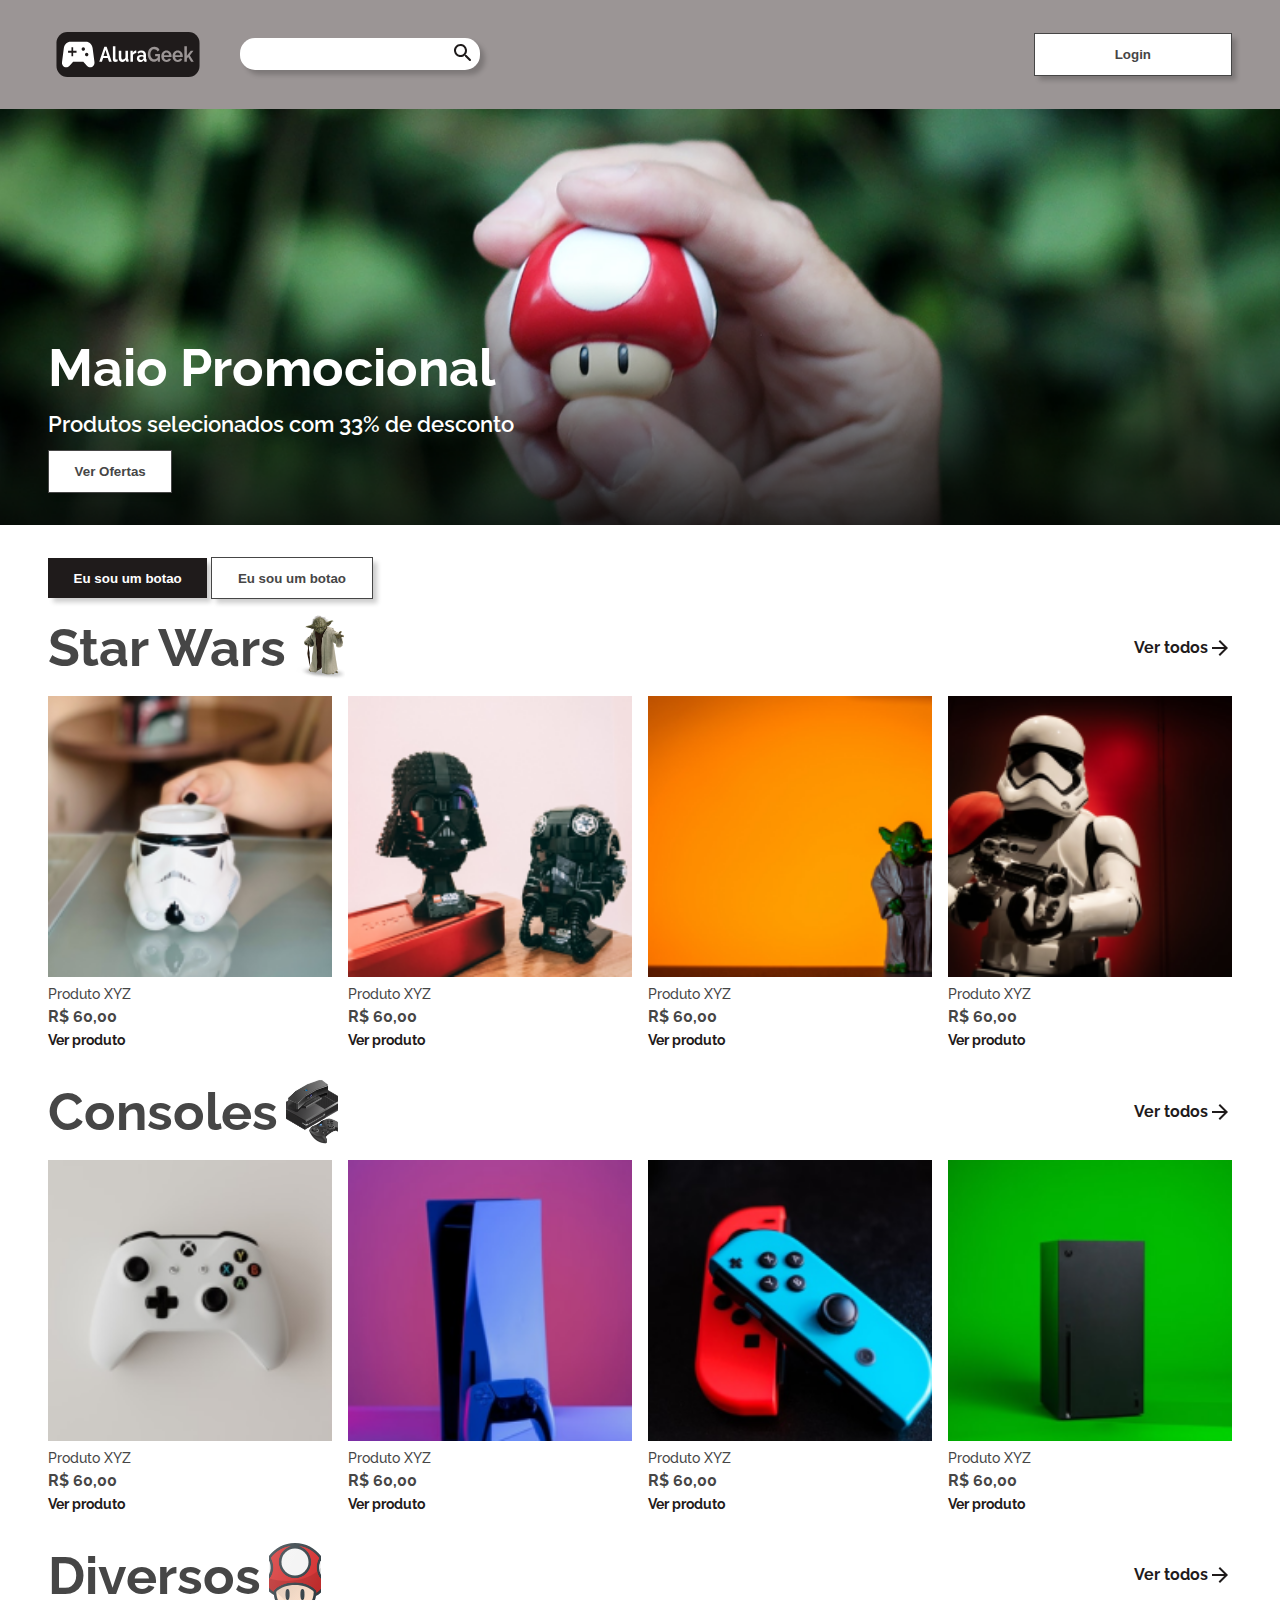
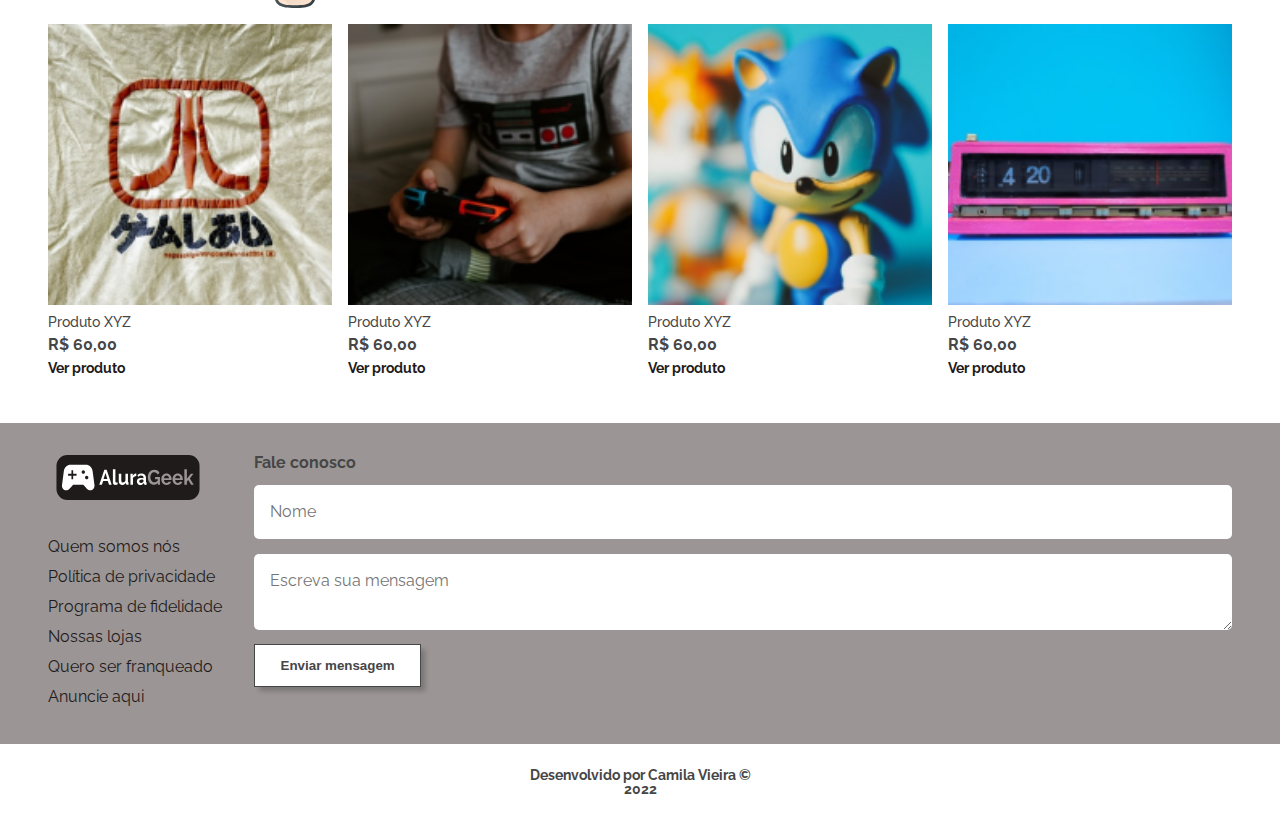
==== index.html @ 0bcc3536 "Componentizando - galeria quase finalizada" ====
<!DOCTYPE html>
<html lang="pt-br">

<head>
    <meta charset="UTF-8">
    <meta http-equiv="X-UA-Compatible" content="IE=edge">
    <meta name="viewport" content="width=device-width, initial-scale=1.0">
    <link rel="preconnect" href="https://fonts.googleapis.com">
    <link rel="preconnect" href="https://fonts.gstatic.com" crossorigin>
    <link href="https://fonts.googleapis.com/css2?family=Raleway:ital,wght@0,500;0,700;1,500&display=swap"
        rel="stylesheet">
    <link rel="stylesheet" href="assets/css/base/base.css">
    <link rel="stylesheet" href="assets/css/componentes/botao.css">
    <link rel="stylesheet" href="assets/css/componentes/galeria-produtos.css">
    <link rel="stylesheet" href="assets/css/componentes/cabecalho.css">
    <link rel="stylesheet" href="assets/css/componentes/rodape.css">
    <link rel="stylesheet" href="assets/css/componentes/banner.css">
    <link rel="stylesheet" href="assets/css/componentes/container.css">
    <link rel="stylesheet" href="assets/css/componentes/rodape.css">
    <link rel="stylesheet" href="assets/css/componentes/logotipo.css">
    <link rel="stylesheet" href="assets/css/componentes/banner.css">
    <title>Home | Alura Geek</title>
</head>

<body>
    <!--CABEÇALHO-->
    <header class="cabecalho container">
        <div>
            <img src="assets/img/logotipo/logo.svg" alt="Logotipo da Alura Geek Store" class="logotipo">
            <!--DESKTOP-->
            <div class="pesquisa cabecalho_pesquisa-desktop">
                <input class="cabecalho_pesquisa-campo-desktop" id="pesquisa-desktop">
                <label for="pesquisa-desktop">
                    <img src="assets/img/icones/lupa.svg" alt="Pesquisar na loja"
                        class="cabecalho_pesquisa-icone-desktop">
                </label>
            </div>
            <!--desktop-->
        </div>
        <button class="botao botao-secundario" id="cabecalho_botao-login">Login</button>
        <!--MOBILE-->
        <div class="pesquisa cabecalho_pesquisa">
            <input class="cabecalho_pesquisa-campo" id="pesquisa">
            <label for="pesquisa">
                <img src="assets/img/icones/lupa.svg" alt="Pesquisar na loja" class="cabecalho_pesquisa-icone">
            </label>
        </div>
        <!--mobile-->
        <script src="assets/js/cabecalho-pesquisa.js"></script>
    </header>
    <div class="container banner">
        <h2 class="banner_titulo">Maio Promocional</h1>
            <p class="banner_descricao">Produtos selecionados com 33% de desconto</p>
            <button class="botao botao-secundario banner_botao">Ver Ofertas</button>
    </div>
    <main class="container">
        <!--BOTÕES-->
        <button class="botao botao-primario">Eu sou um botao</button>
        <button class="botao botao-secundario">Eu sou um botao</button>

        <!--GALERIA DE PRODUTOS-->
        <section class="galeria">
            <div class="galeria_header">
                <h2 class="galeria_titulo">Star Wars
                    <i class="galeria_titulo-icone galeria_titulo-icone-sw"></i>
                </h2>
                <a href="#" class="galeria_header-link">Ver todos<i></i></a>
            </div>
            <!--CARTÃO PRODUTO-->
            <article class="cartao-produto">
                <img src="assets/img/starWars/starwars-01.png" class="cartao-produto_imagem">
                <div>
                    <p class="cartao-produto_descricao">Produto XYZ</p>
                    <p class="cartao-produto_preco">R$ 60,00</p>
                    <a href="#" class="cartao-produto_link">Ver produto</a>
                </div>
            </article>
            <article class="cartao-produto">
                <img src="assets/img/starWars/starwars-02.png" class="cartao-produto_imagem">
                <div>
                    <p class="cartao-produto_descricao">Produto XYZ</p>
                    <p class="cartao-produto_preco">R$ 60,00</p>
                    <a href="#" class="cartao-produto_link">Ver produto</a>
                </div>
            </article>
            <article class="cartao-produto">
                <img src="assets/img/starWars/starwars-03.png" class="cartao-produto_imagem">
                <div>
                    <p class="cartao-produto_descricao">Produto XYZ</p>
                    <p class="cartao-produto_preco">R$ 60,00</p>
                    <a href="#" class="cartao-produto_link">Ver produto</a>
                </div>
            </article>
            <article class="cartao-produto">
                <img src="assets/img/starWars/starwars-04.png" class="cartao-produto_imagem">
                <div>
                    <p class="cartao-produto_descricao">Produto XYZ</p>
                    <p class="cartao-produto_preco">R$ 60,00</p>
                    <a href="#" class="cartao-produto_link">Ver produto</a>
                </div>
            </article>
        </section>

        <section class="galeria">
            <div class="galeria_header">
                <h2 class="galeria_titulo">Consoles
                    <i class="galeria_titulo-icone galeria_titulo-icone-console"></i>
                </h2>
                <a href="#" class="galeria_header-link">Ver todos<i></i></a>
            </div>
            <!--CARTÃO PRODUTO-->
            <article class="cartao-produto">
                <img src="assets/img/console/console-01.png" class="cartao-produto_imagem">
                <div>
                    <p class="cartao-produto_descricao">Produto XYZ</p>
                    <p class="cartao-produto_preco">R$ 60,00</p>
                    <a href="#" class="cartao-produto_link">Ver produto</a>
                </div>
            </article>
            <article class="cartao-produto">
                <img src="assets/img/console/console-02.png" class="cartao-produto_imagem">
                <div>
                    <p class="cartao-produto_descricao">Produto XYZ</p>
                    <p class="cartao-produto_preco">R$ 60,00</p>
                    <a href="#" class="cartao-produto_link">Ver produto</a>
                </div>
            </article>
            <article class="cartao-produto">
                <img src="assets/img/console/console-03.png" class="cartao-produto_imagem">
                <div>
                    <p class="cartao-produto_descricao">Produto XYZ</p>
                    <p class="cartao-produto_preco">R$ 60,00</p>
                    <a href="#" class="cartao-produto_link">Ver produto</a>
                </div>
            </article>
            <article class="cartao-produto">
                <img src="assets/img/console/console-04.png" class="cartao-produto_imagem">
                <div>
                    <p class="cartao-produto_descricao">Produto XYZ</p>
                    <p class="cartao-produto_preco">R$ 60,00</p>
                    <a href="#" class="cartao-produto_link">Ver produto</a>
                </div>
            </article>
        </section>

        <section class="galeria">
            <div class="galeria_header">
                <h2 class="galeria_titulo">Diversos
                    <i class="galeria_titulo-icone galeria_titulo-icone-diversos"></i>
                </h2>
                <a href="#" class="galeria_header-link">Ver todos<i></i></a>
            </div>
            <!--CARTÃO PRODUTO-->
            <article class="cartao-produto">
                <img src="assets/img/diversos/diversos-01.png" class="cartao-produto_imagem">
                <div>
                    <p class="cartao-produto_descricao">Produto XYZ</p>
                    <p class="cartao-produto_preco">R$ 60,00</p>
                    <a href="#" class="cartao-produto_link">Ver produto</a>
                </div>
            </article>
            <article class="cartao-produto">
                <img src="assets/img/diversos/diversos-02.png" class="cartao-produto_imagem">
                <div>
                    <p class="cartao-produto_descricao">Produto XYZ</p>
                    <p class="cartao-produto_preco">R$ 60,00</p>
                    <a href="#" class="cartao-produto_link">Ver produto</a>
                </div>
            </article>
            <article class="cartao-produto">
                <img src="assets/img/diversos/diversos-03.png" class="cartao-produto_imagem">
                <div>
                    <p class="cartao-produto_descricao">Produto XYZ</p>
                    <p class="cartao-produto_preco">R$ 60,00</p>
                    <a href="#" class="cartao-produto_link">Ver produto</a>
                </div>
            </article>
            <article class="cartao-produto">
                <img src="assets/img/diversos/diversos-04.png" class="cartao-produto_imagem">
                <div>
                    <p class="cartao-produto_descricao">Produto XYZ</p>
                    <p class="cartao-produto_preco">R$ 60,00</p>
                    <a href="#" class="cartao-produto_link">Ver produto</a>
                </div>
            </article>
        </section>
    </main>

    <!--FOOTER-->
    <footer>
        <section class="container rodape_container">
            <div>
                <img src="assets/img/logotipo/logo.svg" class="logotipo rodape_logo">
                <ul class="rodape_links">
                    <li><a href="#" class="rodape_links-link">Quem somos nós</a></li>
                    <li><a href="#" class="rodape_links-link">Política de privacidade</a></li>
                    <li><a href="#" class="rodape_links-link">Programa de fidelidade</a></li>
                    <li><a href="#" class="rodape_links-link">Nossas lojas</a></li>
                    <li><a href="#" class="rodape_links-link">Quero ser franqueado</a></li>
                    <li><a href="#" class="rodape_links-link">Anuncie aqui</a></li>
                </ul>
            </div>
            <form class="rodape_contato">
                <label class="rodape_contato-item contato_titulo-destaque">Fale conosco</label>
                <input class="rodape_contato-item rodape_contato-input" type="text" placeholder="Nome"
                    aria-label="Nome">
                <textarea class="rodape_contato-item rodape_contato-input" placeholder="Escreva sua mensagem"
                    aria-label="Escreva sua mensagem"></textarea>
                <button class="rodape_contato-botao rodape_contato-item botao botao-secundario">Enviar mensagem</button>
            </form>
        </section>
        <section class="rodape_creditos">
            <p>Desenvolvido por Camila Vieira &copy;<br>2022</p>
        </section>
    </footer>
</body>

</html>
---- assets/css/base/base.css ----
@import url(_reset.css);
@import url(_variavies.css);

body {
    color: var(--preto-claro);
    font-family: var(--familia-fonte);
    font-size: var(--tamanho-corpo);
    background-color: var(--branco);
}
.container {
    padding: 0 1rem;
}

/*
.titulo {
    font-size: var(--tamanho-titulo);
}
.titulo-destaque {
    font-family: var(--familia-titulo-destaque);
    color: var(--preto);
    font-size: var(--tamanho-titulo-destaque);
    font-weight: var(--peso-titulo-destaque);

    display: block;
    margin-top: .75rem;
    margin-bottom: .75rem;
}
.alinhamento--esquerda {
    text-align: left;
}
.alinhamento-meio {
    text-align: center;
}
.texto {
    line-height: 26px;
}
*/
---- assets/css/componentes/botao.css ----
.botao {
    font-weight: var(--peso-botao);
    padding: .8rem 1.6rem;
    max-height: 2.8rem;
}
.botao-primario {
    color: var(--branco);
    background-color: var(--preto);
    border: none;
    box-shadow: var(--sombra);
}
.botao-secundario {
    color: var(--preto-claro);
    background-color: var(--branco);
    border: 1px solid var(--preto-claro);
    box-shadow: var(--sombra);
}
@media screen and (min-width: 900px) {
    .botao-primario:hover {
        background-color: var(--cinza-claro);
    }
    .botao-secundario:hover {
        background-color: var(--cinza-claro);
    }
    #cabecalho_botao-login {
        padding-left: 5rem;
        padding-right: 5rem;
    }
}
---- assets/css/componentes/galeria-produtos.css ----
.galeria {
    padding-top: 1rem;
    padding-bottom: 1rem;
    width: 100%;
    box-sizing: border-box;
    display: grid;
    grid-template-columns: 1fr 1fr;
    gap: 1rem;
}
@media screen and (min-width: 700px) {
    .galeria {
        display: grid;
        grid-template-columns: repeat(4, 1fr);
    }
}
@media screen and (min-width: 1366px) {
    .galeria {
        display: grid;
        grid-template-columns: repeat(6, 1fr);
    }
}
/*HEADER LISTA*/
.galeria_header {
    display: flex;
    justify-content: space-between;
    align-items: center;
    grid-column: 1/ span 2;
}
@media screen and (min-width: 700px) {
    .galeria_header {
        grid-column: 1 / span 4;
    }
}
@media screen and (min-width: 1366px) {
    .galeria_header {
        grid-column: 1 / span 6;
    }
}
.galeria_titulo {
    font-size: 1.375rem;
    line-height: 1.563rem;
    display: flex;
    align-items: center;
    font-weight: var(--peso-destaque);
}
.galeria_titulo-icone {
    display: block;
    width: 2rem;
    height: 2rem;
    background-position: center;
    background-repeat: no-repeat;
    background-size: cover;
    margin-left: .5rem;
}
.galeria_titulo-icone-sw {
    background-image: url(../../img/icones/starwars.png);
}
.galeria_titulo-icone-console {
    background-image: url(../../img/icones/console.png);
}
.galeria_titulo-icone-diversos {
    background-image: url(../../img/icones/diversos.svg);
}
.galeria_header-link {
    font-size: .875rem;
    text-decoration: none;
    color: var(--preto);
    font-weight: var(--peso-destaque);
    display: flex;
    align-items: center;
}
.galeria_header-link i {
    display: block;
    padding-left: .5rem;
    width: .875rem;
    height: .875rem;
    background-image: url(../../img/icones/seta.svg);
    background-position: center;
    background-repeat: no-repeat;
    background-size: cover;
}
@media  screen and (min-width: 700px) {
    .galeria_titulo {
        font-size: 3.25rem;
        line-height: 4.063rem;
    }
    .galeria_titulo-icone {
        width: 3.25rem;
        height: 4.063rem;
    }
    .galeria_header-link {
        font-size: 1rem;
    }
    .galeria_header-link i {
        display: block;
        padding-left: .5rem;
        width: 1rem;
        height: 1rem;
    }
}
/*HEADER LISTA*/

/*CARTÕES*/
.cartao-produto {
    display: block;
    font-weight: var(--peso-destaque);
    box-sizing: border-box;
    width: 100%;
    height: auto;
    font-size: .875rem;
}
.cartao-produto_imagem {
    width: 100%;
    padding-bottom: .5rem;
}
.cartao-produto_descricao {
    font-weight: var(--peso-padrao);
    padding-bottom: .5rem;
}
.cartao-produto_preco {
    padding-bottom: .5rem;
    font-size: 1rem;
}
.cartao-produto_link {
    color: var(--preto);
    text-decoration: none;
}
@media  screen and (min-width: 1366px) {
    .cartao-produto {
        margin: 1rem;
    }
    .cartao-produto:hover {
        background-color: var(--cinza-claro);
        color: var(--branco);
        width: calc(100% + 1rem);
        padding: 1rem;
        margin: 0;
    }   
}
---- assets/css/componentes/cabecalho.css ----
.cabecalho {
    display: flex;
    justify-content: space-between;
    align-items: center;
    background-color: var(--cinza-claro);
    height: 2.8rem;
}
.pesquisa {
    background-color: var(--branco);
    border-radius: 15px;
    box-shadow: var(--sombra);
    display: flex;
    align-items: center;
    justify-content: center;
}
.cabecalho_pesquisa {
    box-sizing: border-box;
    width: 2rem;
    height: 2rem;
}
.cabecalho_pesquisa-desktop {
    display: none;
}
@media screen and (min-width: 700px) {
    .cabecalho_pesquisa {
        display: none;
    }
    .cabecalho div:first-child {
        justify-self: flex-start;
        display: flex;
        justify-content: space-between;
        align-items: center;
    }
    .cabecalho_pesquisa-desktop {
        display: flex;
        box-sizing: border-box;
        width: 15rem;
        height: 2rem;
        padding-left: .3rem;
        padding-right: .3rem;
        flex-grow: 2;
        margin-left: 2rem;
    }
    .cabecalho_pesquisa-campo-desktop {
        background-color: transparent;
        width: 100%;
        padding-left: 1rem;
        border: none;
    }
    .cabecalho_pesquisa-campo-desktop:focus {
        box-shadow: 0 0 0 0;
        border: none;
        outline: 0;
    }
}
@media screen and (min-width: 1366px) {
    .cabecalho_pesquisa-desktop {
        width: 30rem;
    }
}
.cabecalho_pesquisa-campo {
    display: none;
}
.cabecalho_pesquisa-campo:focus {
    box-shadow: 0 0 0 0;
    border: none;
    outline: 0;
}
.cabecalho_pesquisa-icone {
    width: 1.5rem;
    height: 1.5rem;
}
.cabecalho_pesquisa-ativa {
    width: 50%;
    height: 2rem;
    padding-left: .5rem;
    padding-right: .5rem;
    transition: .4s;
}
.cabecalho_pesquisa-campo-ativo {
    display: block;
    background-color: transparent;
    width: 100%;
}
.cabecalho_pesquisa-icone-desativado {
    display: none;
}
---- assets/css/componentes/rodape.css ----
/*.rodape_container {
    background-color: var(--cinza);
    display: flex;
    flex-direction: row;
    flex-wrap: wrap;
    justify-content: space-between;
    gap: 1rem;
}
.rodape_contato {
    display: flex;
    flex-direction: column;
    flex-grow: 2;
}
.rodape_contato-botao {
    width: 40%;
}
.rodape_contato-item {
    margin-bottom: 1rem;
}
.rodape_contato-item:last-child {
    margin-bottom: 0;
}
.rodape_creditos {
    text-align: center;
    color: var(--preto-claro);
    font-weight: var(--peso-destaque);
    padding: .5rem;
}
    
    /*desktop
@media (min-width: 1366px) {
    .rodape_container {
        flex-direction: row;
        flex-wrap: wrap;
        justify-content: space-around;
        align-items: flex-start;
    }
}*/
.rodape_container {
    background-color: var(--cinza-claro);
    display: flex;
    flex-direction: column;
    gap: 2rem;
    font-size: 16px;
}
.rodape_container div {
    display: flex;
    flex-direction: column;
    gap: 2rem;
    align-items: center;
}
.rodape_links {
    text-align: center;
}
.rodape_links-link {
    text-decoration: none;
    color: var(--preto);
    line-height: 30px;
}
.rodape_contato {
    flex-grow: 2;
    display: flex;
    flex-direction: column;
}
.contato_titulo-destaque {
    font-size: 16px;
    font-weight: var(--peso-destaque);
}
.rodape_contato-botao {
    align-self: flex-start;
    min-width: 15%;
}
.rodape_contato-item {
    margin-bottom: .9rem;
}
.rodape_contato-input {
    padding: 1rem;
    font-size: 16px;
    line-height: 22px;
    font-family: var(--familia-fonte);
    border-radius: 5px;
    border: none;
}
.rodape_contato-item:last-child {
    margin-bottom: 0;
}
.rodape_creditos {
    text-align: center;
    font-size: 14px;
    color: var(--preto-claro);
    font-weight: var(--peso-destaque);
    padding: 1.5rem;
}
/*tablet*/
@media (min-width: 700px) {
    .rodape_container {
        flex-direction: row;
        justify-content: space-between;
    }
    .rodape_logo {
        align-self: flex-start;
    }
    .rodape_links {
        text-align: justify;
    }
}
/*desktop*/
@media (min-width: 1366px) {
    .rodape_container {
        align-items: flex-start;
    }
    .rodape_logo {
        align-self: flex-start;
        padding-top: .8rem;
    }
    .rodape_container div {
        flex-direction: row
    }
}
---- assets/css/componentes/banner.css ----
.banner {
    max-width: 100vw;
    background-image: url(../../img/banner.png);
    background-position: center;
    background-size: cover;
    background-repeat: no-repeat;
    height: 192px;
    color: var(--branco);
    display: flex;
    flex-direction: column;
    justify-content: flex-end;
    gap: .8rem;
}
.banner_titulo {
    font-size: 1.375rem;
    line-height: 1.563rem;
    font-weight: var(--peso-destaque);
}
.banner_descricao {
    font-size: 14px;
    line-height: 1.028rem;
    font-weight: 600;
}
.banner_botao {
    align-self: flex-start;
}
@media screen and (min-width: 700px) {
    .banner {
        height: 352px;
    }
    .banner_titulo {
        font-size: 3.25rem;
        line-height: 4.063rem;
    }
    .banner_descricao {
        font-size: 1.375rem;
        line-height: 1.563rem;
    }
}
---- assets/css/componentes/container.css ----
.container {
    padding: 1rem 1rem;
}
@media screen and (min-width: 700px) {
    .container {
        padding: 2rem 3rem;
    }
}
@media screen and (min-width: 1366px) {
    .container {
        padding: 2rem 5rem;
    }
}
---- assets/css/componentes/rodape.css ----
/*.rodape_container {
    background-color: var(--cinza);
    display: flex;
    flex-direction: row;
    flex-wrap: wrap;
    justify-content: space-between;
    gap: 1rem;
}
.rodape_contato {
    display: flex;
    flex-direction: column;
    flex-grow: 2;
}
.rodape_contato-botao {
    width: 40%;
}
.rodape_contato-item {
    margin-bottom: 1rem;
}
.rodape_contato-item:last-child {
    margin-bottom: 0;
}
.rodape_creditos {
    text-align: center;
    color: var(--preto-claro);
    font-weight: var(--peso-destaque);
    padding: .5rem;
}
    
    /*desktop
@media (min-width: 1366px) {
    .rodape_container {
        flex-direction: row;
        flex-wrap: wrap;
        justify-content: space-around;
        align-items: flex-start;
    }
}*/
.rodape_container {
    background-color: var(--cinza-claro);
    display: flex;
    flex-direction: column;
    gap: 2rem;
    font-size: 16px;
}
.rodape_container div {
    display: flex;
    flex-direction: column;
    gap: 2rem;
    align-items: center;
}
.rodape_links {
    text-align: center;
}
.rodape_links-link {
    text-decoration: none;
    color: var(--preto);
    line-height: 30px;
}
.rodape_contato {
    flex-grow: 2;
    display: flex;
    flex-direction: column;
}
.contato_titulo-destaque {
    font-size: 16px;
    font-weight: var(--peso-destaque);
}
.rodape_contato-botao {
    align-self: flex-start;
    min-width: 15%;
}
.rodape_contato-item {
    margin-bottom: .9rem;
}
.rodape_contato-input {
    padding: 1rem;
    font-size: 16px;
    line-height: 22px;
    font-family: var(--familia-fonte);
    border-radius: 5px;
    border: none;
}
.rodape_contato-item:last-child {
    margin-bottom: 0;
}
.rodape_creditos {
    text-align: center;
    font-size: 14px;
    color: var(--preto-claro);
    font-weight: var(--peso-destaque);
    padding: 1.5rem;
}
/*tablet*/
@media (min-width: 700px) {
    .rodape_container {
        flex-direction: row;
        justify-content: space-between;
    }
    .rodape_logo {
        align-self: flex-start;
    }
    .rodape_links {
        text-align: justify;
    }
}
/*desktop*/
@media (min-width: 1366px) {
    .rodape_container {
        align-items: flex-start;
    }
    .rodape_logo {
        align-self: flex-start;
        padding-top: .8rem;
    }
    .rodape_container div {
        flex-direction: row
    }
}
---- assets/css/componentes/logotipo.css ----
.logotipo {
    width: 10rem;
    height: 2.8rem;
}
---- assets/css/componentes/banner.css ----
.banner {
    max-width: 100vw;
    background-image: url(../../img/banner.png);
    background-position: center;
    background-size: cover;
    background-repeat: no-repeat;
    height: 192px;
    color: var(--branco);
    display: flex;
    flex-direction: column;
    justify-content: flex-end;
    gap: .8rem;
}
.banner_titulo {
    font-size: 1.375rem;
    line-height: 1.563rem;
    font-weight: var(--peso-destaque);
}
.banner_descricao {
    font-size: 14px;
    line-height: 1.028rem;
    font-weight: 600;
}
.banner_botao {
    align-self: flex-start;
}
@media screen and (min-width: 700px) {
    .banner {
        height: 352px;
    }
    .banner_titulo {
        font-size: 3.25rem;
        line-height: 4.063rem;
    }
    .banner_descricao {
        font-size: 1.375rem;
        line-height: 1.563rem;
    }
}
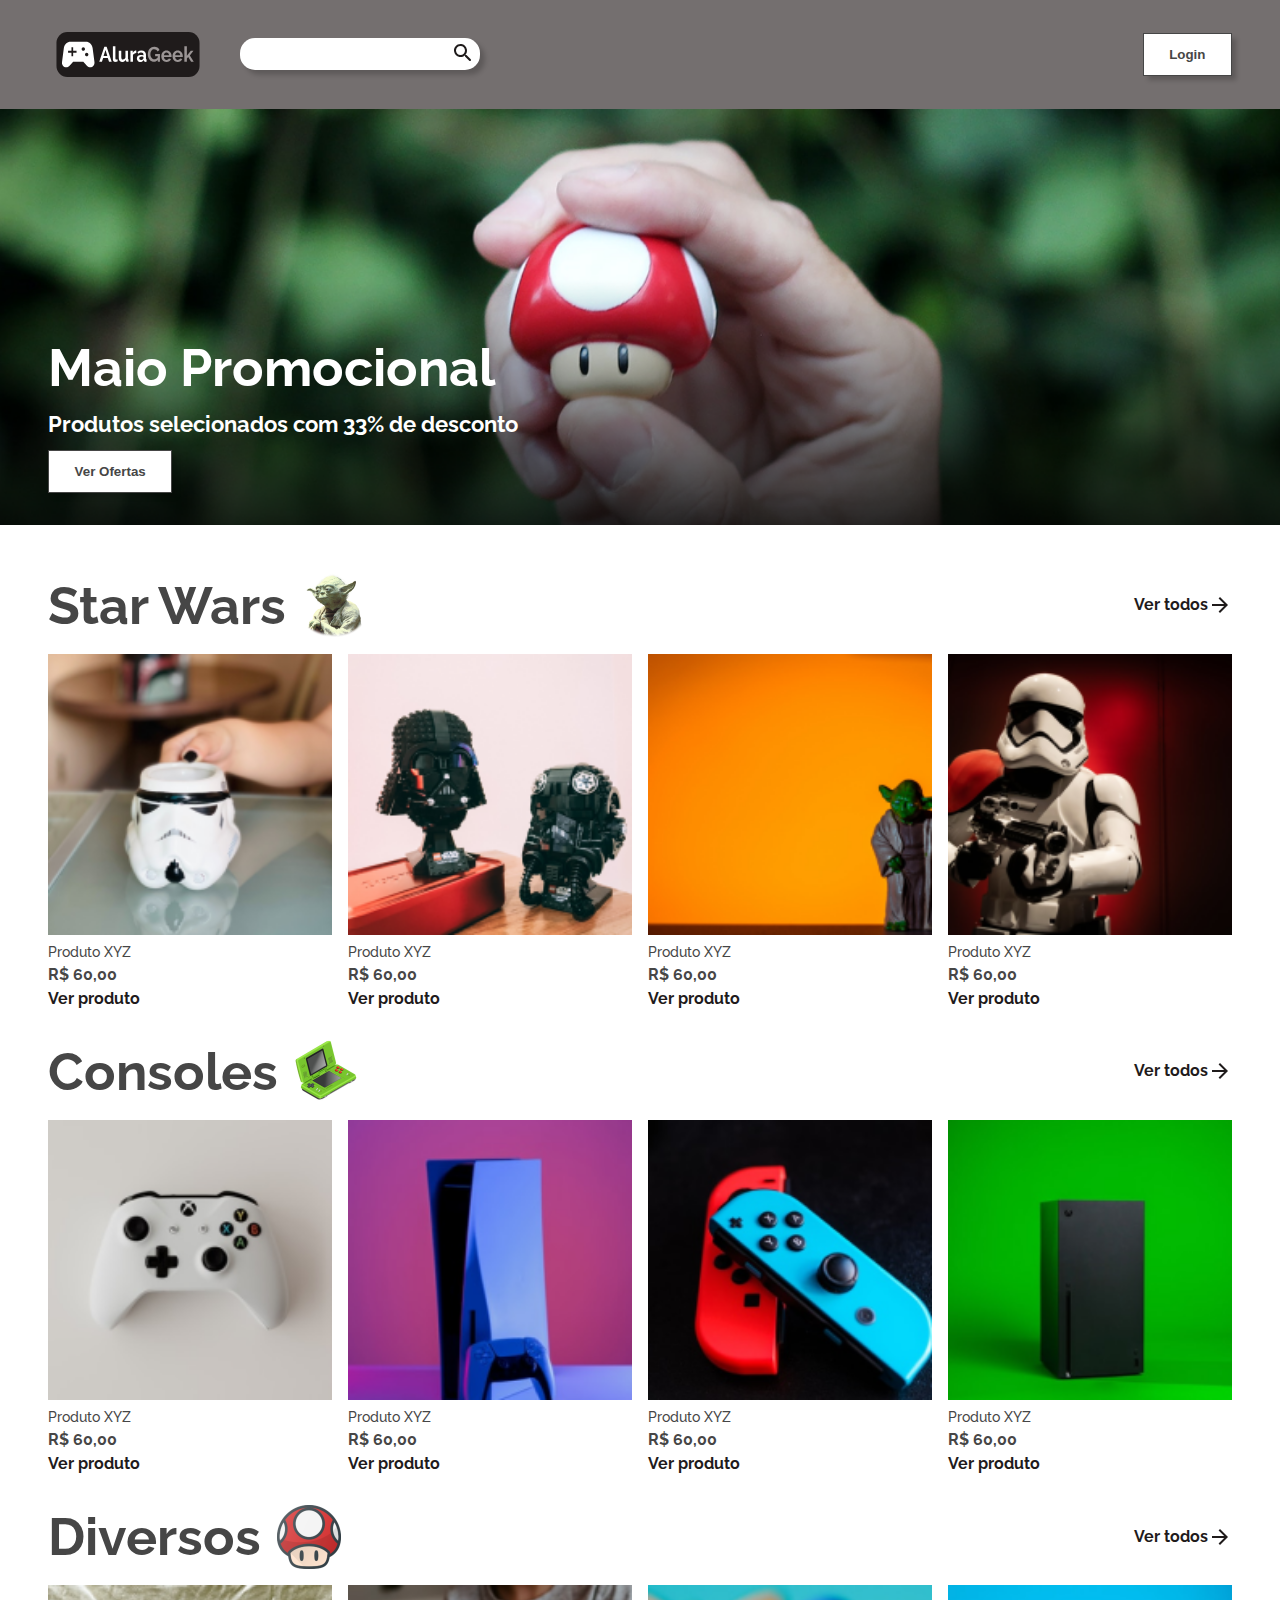
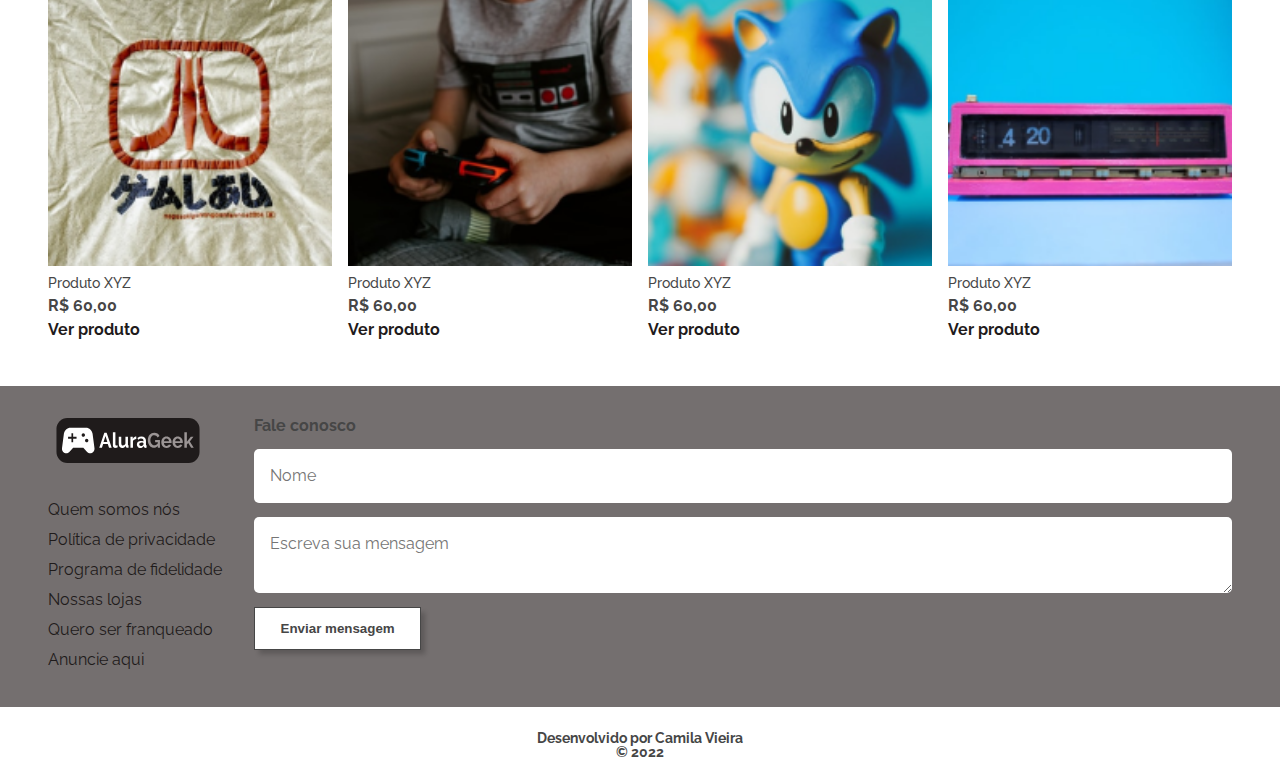
==== commit 8e0f00a2: "Página de Login finalizada" ====
--- a/index.html
+++ b/index.html
@@ -1,6 +1,5 @@
 <!DOCTYPE html>
 <html lang="pt-br">
-
 <head>
     <meta charset="UTF-8">
     <meta http-equiv="X-UA-Compatible" content="IE=edge">
@@ -10,20 +9,11 @@
     <link href="https://fonts.googleapis.com/css2?family=Raleway:ital,wght@0,500;0,700;1,500&display=swap"
         rel="stylesheet">
     <link rel="stylesheet" href="assets/css/base/base.css">
-    <link rel="stylesheet" href="assets/css/componentes/botao.css">
     <link rel="stylesheet" href="assets/css/componentes/galeria-produtos.css">
-    <link rel="stylesheet" href="assets/css/componentes/cabecalho.css">
-    <link rel="stylesheet" href="assets/css/componentes/rodape.css">
-    <link rel="stylesheet" href="assets/css/componentes/banner.css">
-    <link rel="stylesheet" href="assets/css/componentes/container.css">
-    <link rel="stylesheet" href="assets/css/componentes/rodape.css">
-    <link rel="stylesheet" href="assets/css/componentes/logotipo.css">
     <link rel="stylesheet" href="assets/css/componentes/banner.css">
     <title>Home | Alura Geek</title>
 </head>
-
 <body>
-    <!--CABEÇALHO-->
     <header class="cabecalho container">
         <div>
             <img src="assets/img/logotipo/logo.svg" alt="Logotipo da Alura Geek Store" class="logotipo">
@@ -49,24 +39,18 @@
         <script src="assets/js/cabecalho-pesquisa.js"></script>
     </header>
     <div class="container banner">
-        <h2 class="banner_titulo">Maio Promocional</h1>
-            <p class="banner_descricao">Produtos selecionados com 33% de desconto</p>
+        <h2 class="banner_titulo texto-destaque">Maio Promocional</h1>
+            <p class="banner_descricao texto-destaque">Produtos selecionados com 33% de desconto</p>
             <button class="botao botao-secundario banner_botao">Ver Ofertas</button>
     </div>
     <main class="container">
-        <!--BOTÕES-->
-        <button class="botao botao-primario">Eu sou um botao</button>
-        <button class="botao botao-secundario">Eu sou um botao</button>
-
-        <!--GALERIA DE PRODUTOS-->
         <section class="galeria">
             <div class="galeria_header">
-                <h2 class="galeria_titulo">Star Wars
+                <h2 class="galeria_titulo texto-destaque">Star Wars
                     <i class="galeria_titulo-icone galeria_titulo-icone-sw"></i>
                 </h2>
                 <a href="#" class="galeria_header-link">Ver todos<i></i></a>
             </div>
-            <!--CARTÃO PRODUTO-->
             <article class="cartao-produto">
                 <img src="assets/img/starWars/starwars-01.png" class="cartao-produto_imagem">
                 <div>
@@ -93,6 +77,22 @@
             </article>
             <article class="cartao-produto">
                 <img src="assets/img/starWars/starwars-04.png" class="cartao-produto_imagem">
+                <div>
+                    <p class="cartao-produto_descricao">Produto XYZ</p>
+                    <p class="cartao-produto_preco">R$ 60,00</p>
+                    <a href="#" class="cartao-produto_link">Ver produto</a>
+                </div>
+            </article>
+            <article class="cartao-produto">
+                <img src="assets/img/starWars/starwars-05.png" class="cartao-produto_imagem">
+                <div>
+                    <p class="cartao-produto_descricao">Produto XYZ</p>
+                    <p class="cartao-produto_preco">R$ 60,00</p>
+                    <a href="#" class="cartao-produto_link">Ver produto</a>
+                </div>
+            </article>
+            <article class="cartao-produto">
+                <img src="assets/img/starWars/starwars-06.png" class="cartao-produto_imagem">
                 <div>
                     <p class="cartao-produto_descricao">Produto XYZ</p>
                     <p class="cartao-produto_preco">R$ 60,00</p>
@@ -103,12 +103,11 @@
 
         <section class="galeria">
             <div class="galeria_header">
-                <h2 class="galeria_titulo">Consoles
+                <h2 class="galeria_titulo texto-destaque">Consoles
                     <i class="galeria_titulo-icone galeria_titulo-icone-console"></i>
                 </h2>
                 <a href="#" class="galeria_header-link">Ver todos<i></i></a>
             </div>
-            <!--CARTÃO PRODUTO-->
             <article class="cartao-produto">
                 <img src="assets/img/console/console-01.png" class="cartao-produto_imagem">
                 <div>
@@ -135,6 +134,22 @@
             </article>
             <article class="cartao-produto">
                 <img src="assets/img/console/console-04.png" class="cartao-produto_imagem">
+                <div>
+                    <p class="cartao-produto_descricao">Produto XYZ</p>
+                    <p class="cartao-produto_preco">R$ 60,00</p>
+                    <a href="#" class="cartao-produto_link">Ver produto</a>
+                </div>
+            </article>
+            <article class="cartao-produto">
+                <img src="assets/img/console/console-05.png" class="cartao-produto_imagem">
+                <div>
+                    <p class="cartao-produto_descricao">Produto XYZ</p>
+                    <p class="cartao-produto_preco">R$ 60,00</p>
+                    <a href="#" class="cartao-produto_link">Ver produto</a>
+                </div>
+            </article>
+            <article class="cartao-produto">
+                <img src="assets/img/console/console-06.png" class="cartao-produto_imagem">
                 <div>
                     <p class="cartao-produto_descricao">Produto XYZ</p>
                     <p class="cartao-produto_preco">R$ 60,00</p>
@@ -145,12 +160,11 @@
 
         <section class="galeria">
             <div class="galeria_header">
-                <h2 class="galeria_titulo">Diversos
+                <h2 class="galeria_titulo texto-destaque">Diversos
                     <i class="galeria_titulo-icone galeria_titulo-icone-diversos"></i>
                 </h2>
                 <a href="#" class="galeria_header-link">Ver todos<i></i></a>
             </div>
-            <!--CARTÃO PRODUTO-->
             <article class="cartao-produto">
                 <img src="assets/img/diversos/diversos-01.png" class="cartao-produto_imagem">
                 <div>
@@ -183,10 +197,24 @@
                     <a href="#" class="cartao-produto_link">Ver produto</a>
                 </div>
             </article>
+            <article class="cartao-produto">
+                <img src="assets/img/diversos/diversos-05.png" class="cartao-produto_imagem">
+                <div>
+                    <p class="cartao-produto_descricao">Produto XYZ</p>
+                    <p class="cartao-produto_preco">R$ 60,00</p>
+                    <a href="#" class="cartao-produto_link">Ver produto</a>
+                </div>
+            </article>
+            <article class="cartao-produto">
+                <img src="assets/img/diversos/diversos-06.png" class="cartao-produto_imagem">
+                <div>
+                    <p class="cartao-produto_descricao">Produto XYZ</p>
+                    <p class="cartao-produto_preco">R$ 60,00</p>
+                    <a href="#" class="cartao-produto_link">Ver produto</a>
+                </div>
+            </article>
         </section>
     </main>
-
-    <!--FOOTER-->
     <footer>
         <section class="container rodape_container">
             <div>
@@ -202,17 +230,16 @@
             </div>
             <form class="rodape_contato">
                 <label class="rodape_contato-item contato_titulo-destaque">Fale conosco</label>
-                <input class="rodape_contato-item rodape_contato-input" type="text" placeholder="Nome"
+                <input class="rodape_contato-item rodape_contato-input entrada-texto" type="text" placeholder="Nome"
                     aria-label="Nome">
-                <textarea class="rodape_contato-item rodape_contato-input" placeholder="Escreva sua mensagem"
+                <textarea class="rodape_contato-item rodape_contato-input entrada-texto" placeholder="Escreva sua mensagem"
                     aria-label="Escreva sua mensagem"></textarea>
                 <button class="rodape_contato-botao rodape_contato-item botao botao-secundario">Enviar mensagem</button>
             </form>
         </section>
-        <section class="rodape_creditos">
-            <p>Desenvolvido por Camila Vieira &copy;<br>2022</p>
+        <section class="rodape_creditos texto-destaque">
+            <p>Desenvolvido por Camila Vieira<br>&copy; 2022</p>
         </section>
     </footer>
 </body>
-
 </html>--- a/assets/css/base/base.css
+++ b/assets/css/base/base.css
@@ -1,37 +1,71 @@
 @import url(_reset.css);
 @import url(_variavies.css);
+@import url(../componentes/botao.css);
+@import url(../componentes/cabecalho.css);
+@import url(../componentes/logotipo.css);
+@import url(../componentes/rodape.css);
+@import url(../componentes/input.css);
 
 body {
+    font-family: var(--familia-fonte);
+    font-size: var(--tamanho-corpo-mobile);
+    @media screen and (min-width: 1366px) {
+        font-size: var(--tamanho-corpo);
+    }
     color: var(--preto-claro);
-    font-family: var(--familia-fonte);
-    font-size: var(--tamanho-corpo);
     background-color: var(--branco);
+}
+.texto-destaque {
+    font-weight: var(--peso-destaque);
 }
 .container {
     padding: 0 1rem;
 }
-
-/*
-.titulo {
-    font-size: var(--tamanho-titulo);
+.banner_titulo {
+    font-size: var(--tamanho-titulo-banner);
+    line-height: 1.563rem;
 }
-.titulo-destaque {
-    font-family: var(--familia-titulo-destaque);
-    color: var(--preto);
-    font-size: var(--tamanho-titulo-destaque);
-    font-weight: var(--peso-titulo-destaque);
-
-    display: block;
-    margin-top: .75rem;
-    margin-bottom: .75rem;
+.banner_descricao {
+    font-size: var(--tamanho-descricao-banner);
+    line-height: 1.028rem;
 }
-.alinhamento--esquerda {
-    text-align: left;
+@media screen and (min-width: 700px) {
+    .banner {
+        height: 352px;
+    }
+    .banner_titulo {
+        font-size: var(--tamanho-titulo-banner-notmobile);
+        line-height: 4.063rem;
+    }
+    .banner_descricao {
+        font-size: var(--tamanho-descricao-banner-notmobile);
+        line-height: 1.563rem;
+    }
 }
-.alinhamento-meio {
-    text-align: center;
+.container {
+    padding: 1rem 1rem;
 }
-.texto {
-    line-height: 26px;
+@media screen and (min-width: 700px) {
+    .container {
+        padding: 2rem 3rem;
+    }
 }
-*/+@media screen and (min-width: 1366px) {
+    .container {
+        padding: 2rem 5rem;
+    }
+}
+.galeria_titulo {
+    font-size: 1.375rem;
+    line-height: 1.563rem;
+}
+@media  screen and (min-width: 700px) {
+    .galeria_titulo {
+        font-size: 3.25rem;
+        line-height: 4.063rem;
+    }
+    .galeria_titulo-icone {
+        width: 3.25rem;
+        height: 4.063rem;
+    }
+}--- a/assets/css/componentes/galeria-produtos.css
+++ b/assets/css/componentes/galeria-produtos.css
@@ -6,6 +6,9 @@
     display: grid;
     grid-template-columns: 1fr 1fr;
     gap: 1rem;
+}
+.galeria article:nth-last-child(-n+2) {
+    display: none;
 }
 @media screen and (min-width: 700px) {
     .galeria {
@@ -17,6 +20,9 @@
     .galeria {
         display: grid;
         grid-template-columns: repeat(6, 1fr);
+    }
+    .galeria article:nth-last-child(-n+2) {
+        display: block;
     }
 }
 /*HEADER LISTA*/
@@ -37,11 +43,8 @@
     }
 }
 .galeria_titulo {
-    font-size: 1.375rem;
-    line-height: 1.563rem;
     display: flex;
     align-items: center;
-    font-weight: var(--peso-destaque);
 }
 .galeria_titulo-icone {
     display: block;
@@ -53,16 +56,15 @@
     margin-left: .5rem;
 }
 .galeria_titulo-icone-sw {
-    background-image: url(../../img/icones/starwars.png);
+    background-image: url(../../img/icones/starwars-2.png);
 }
 .galeria_titulo-icone-console {
     background-image: url(../../img/icones/console.png);
 }
 .galeria_titulo-icone-diversos {
-    background-image: url(../../img/icones/diversos.svg);
+    background-image: url(../../img/icones/diversos.png);
 }
 .galeria_header-link {
-    font-size: .875rem;
     text-decoration: none;
     color: var(--preto);
     font-weight: var(--peso-destaque);
@@ -80,16 +82,13 @@
     background-size: cover;
 }
 @media  screen and (min-width: 700px) {
-    .galeria_titulo {
-        font-size: 3.25rem;
-        line-height: 4.063rem;
-    }
     .galeria_titulo-icone {
-        width: 3.25rem;
-        height: 4.063rem;
+        width: 4rem;
+        height: 4rem;
+        margin-left: 1rem;
     }
     .galeria_header-link {
-        font-size: 1rem;
+        font-size: var(--tamanho-destaque);
     }
     .galeria_header-link i {
         display: block;
@@ -107,7 +106,6 @@
     box-sizing: border-box;
     width: 100%;
     height: auto;
-    font-size: .875rem;
 }
 .cartao-produto_imagem {
     width: 100%;
@@ -119,11 +117,13 @@
 }
 .cartao-produto_preco {
     padding-bottom: .5rem;
-    font-size: 1rem;
+    color: var(--preto-claro);
+    font-size: var(--tamanho-destaque);
 }
 .cartao-produto_link {
     color: var(--preto);
     text-decoration: none;
+    font-size: var(--tamanho-destaque);
 }
 @media  screen and (min-width: 1366px) {
     .cartao-produto {
@@ -133,7 +133,7 @@
         background-color: var(--cinza-claro);
         color: var(--branco);
         width: calc(100% + 1rem);
-        padding: 1rem;
+        padding: .5rem;
         margin: 0;
     }   
 }--- a/assets/css/componentes/banner.css
+++ b/assets/css/componentes/banner.css
@@ -11,16 +11,6 @@
     justify-content: flex-end;
     gap: .8rem;
 }
-.banner_titulo {
-    font-size: 1.375rem;
-    line-height: 1.563rem;
-    font-weight: var(--peso-destaque);
-}
-.banner_descricao {
-    font-size: 14px;
-    line-height: 1.028rem;
-    font-weight: 600;
-}
 .banner_botao {
     align-self: flex-start;
 }
@@ -28,12 +18,4 @@
     .banner {
         height: 352px;
     }
-    .banner_titulo {
-        font-size: 3.25rem;
-        line-height: 4.063rem;
-    }
-    .banner_descricao {
-        font-size: 1.375rem;
-        line-height: 1.563rem;
-    }
 }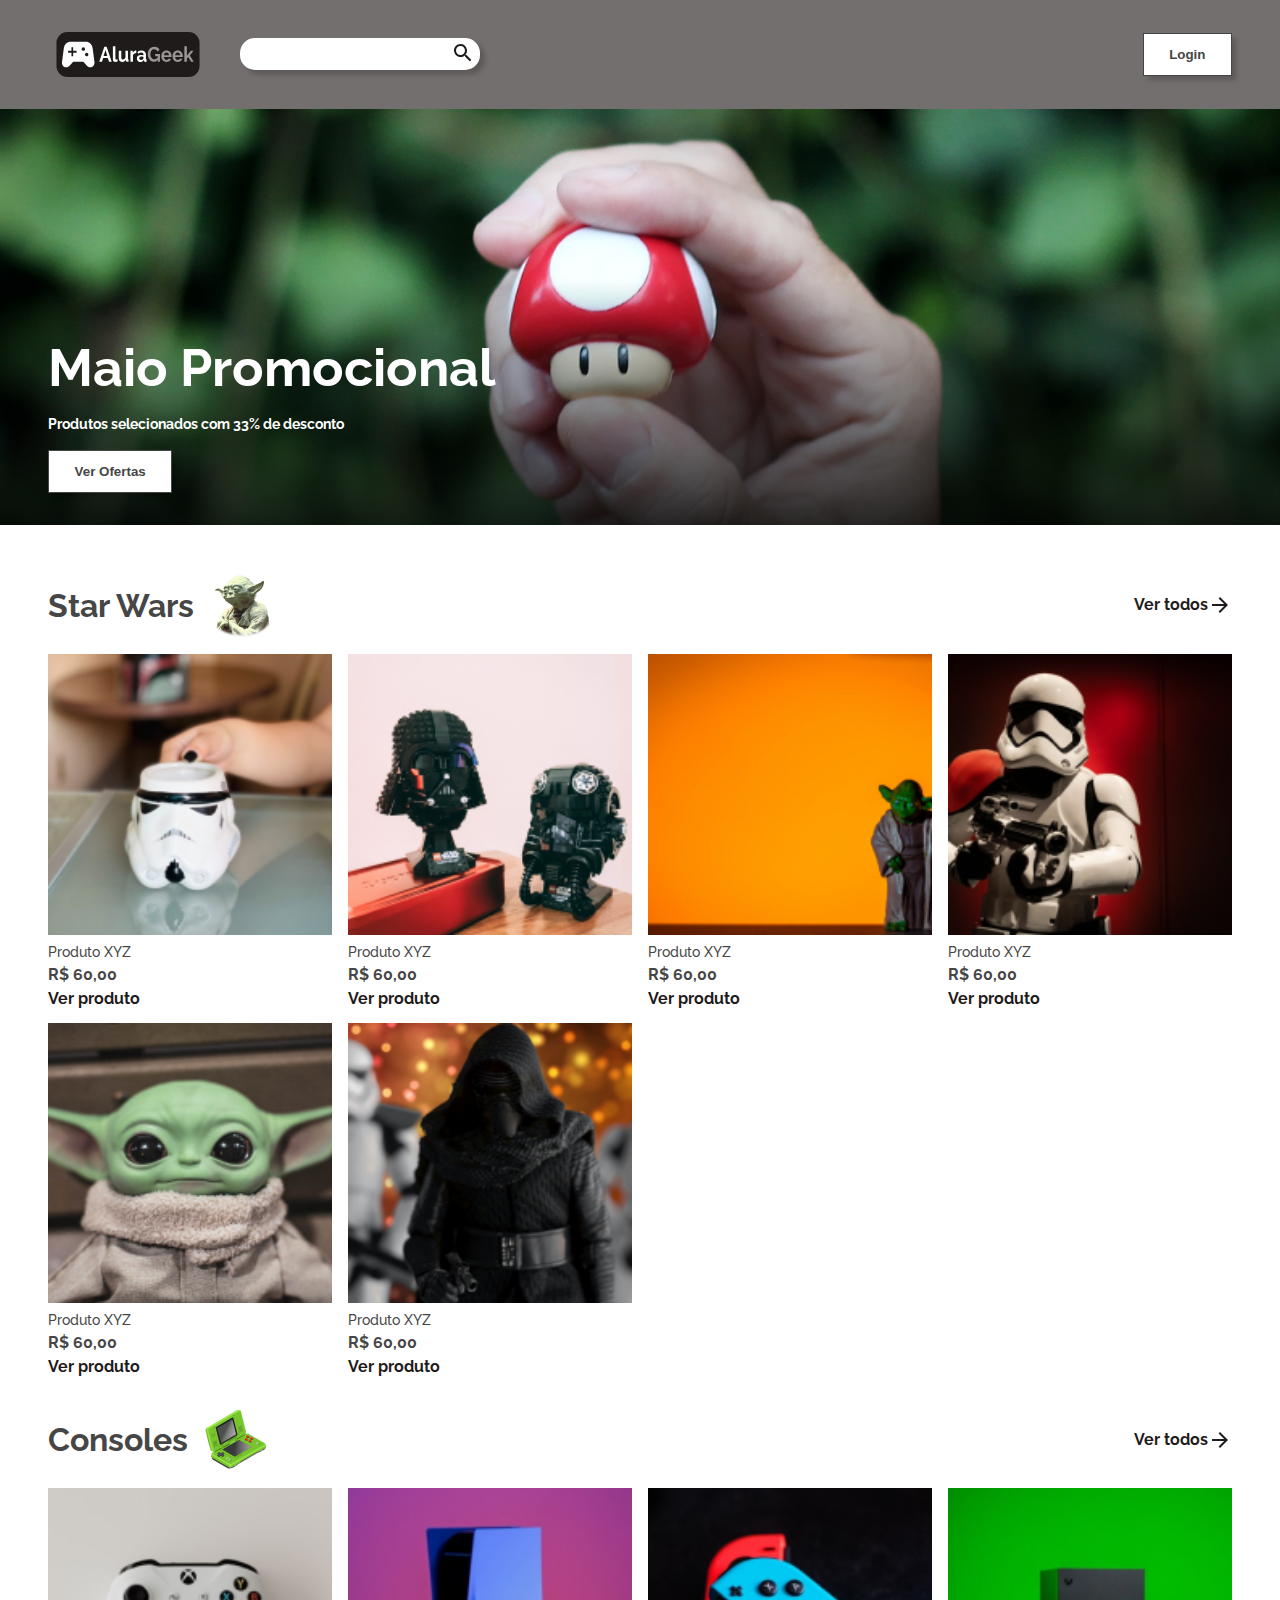
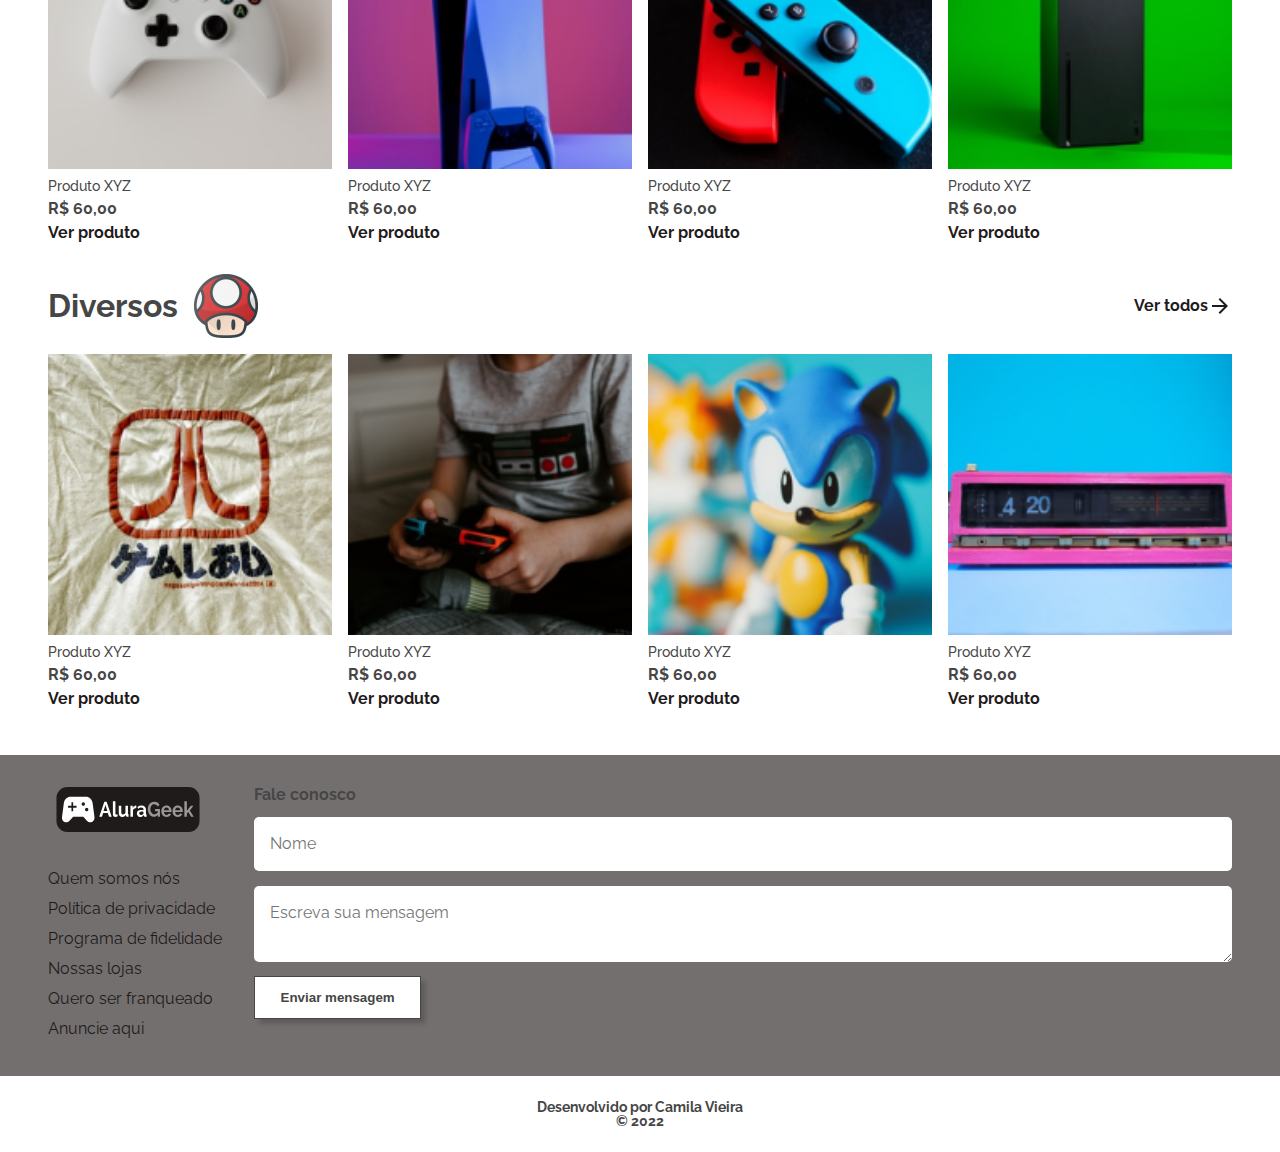
==== commit 56590cba: "Página Todos Produtos finalizada" ====
--- a/index.html
+++ b/index.html
@@ -10,6 +10,8 @@
         rel="stylesheet">
     <link rel="stylesheet" href="assets/css/base/base.css">
     <link rel="stylesheet" href="assets/css/componentes/galeria-produtos.css">
+    <link rel="stylesheet" href="assets/css/componentes/cartao-produto.css">
+    <link rel="stylesheet" href="assets/css/produtos.css">
     <link rel="stylesheet" href="assets/css/componentes/banner.css">
     <title>Home | Alura Geek</title>
 </head>
@@ -44,8 +46,8 @@
             <button class="botao botao-secundario banner_botao">Ver Ofertas</button>
     </div>
     <main class="container">
-        <section class="galeria">
-            <div class="galeria_header">
+        <section class="produtos">
+            <div class="produtos_header">
                 <h2 class="galeria_titulo texto-destaque">Star Wars
                     <i class="galeria_titulo-icone galeria_titulo-icone-sw"></i>
                 </h2>
--- a/assets/css/base/base.css
+++ b/assets/css/base/base.css
@@ -22,7 +22,7 @@
     padding: 0 1rem;
 }
 .banner_titulo {
-    font-size: var(--tamanho-titulo-banner);
+    font-size: var(--tamanho-titulo);
     line-height: 1.563rem;
 }
 .banner_descricao {
@@ -34,11 +34,11 @@
         height: 352px;
     }
     .banner_titulo {
-        font-size: var(--tamanho-titulo-banner-notmobile);
+        font-size: var(--tamanho-titulo-notmobile);
         line-height: 4.063rem;
     }
     .banner_descricao {
-        font-size: var(--tamanho-descricao-banner-notmobile);
+        font-size: var(--tamanho-descricao-notmobile);
         line-height: 1.563rem;
     }
 }
@@ -61,7 +61,7 @@
 }
 @media  screen and (min-width: 700px) {
     .galeria_titulo {
-        font-size: 3.25rem;
+        font-size: 2rem;
         line-height: 4.063rem;
     }
     .galeria_titulo-icone {
--- a/assets/css/componentes/galeria-produtos.css
+++ b/assets/css/componentes/galeria-produtos.css
@@ -97,43 +97,4 @@
         height: 1rem;
     }
 }
-/*HEADER LISTA*/
-
-/*CARTÕES*/
-.cartao-produto {
-    display: block;
-    font-weight: var(--peso-destaque);
-    box-sizing: border-box;
-    width: 100%;
-    height: auto;
-}
-.cartao-produto_imagem {
-    width: 100%;
-    padding-bottom: .5rem;
-}
-.cartao-produto_descricao {
-    font-weight: var(--peso-padrao);
-    padding-bottom: .5rem;
-}
-.cartao-produto_preco {
-    padding-bottom: .5rem;
-    color: var(--preto-claro);
-    font-size: var(--tamanho-destaque);
-}
-.cartao-produto_link {
-    color: var(--preto);
-    text-decoration: none;
-    font-size: var(--tamanho-destaque);
-}
-@media  screen and (min-width: 1366px) {
-    .cartao-produto {
-        margin: 1rem;
-    }
-    .cartao-produto:hover {
-        background-color: var(--cinza-claro);
-        color: var(--branco);
-        width: calc(100% + 1rem);
-        padding: .5rem;
-        margin: 0;
-    }   
-}+/*HEADER LISTA*/--- a/assets/css/componentes/cartao-produto.css
+++ b/assets/css/componentes/cartao-produto.css
@@ -0,0 +1,37 @@
+.cartao-produto {
+    display: block;
+    font-weight: var(--peso-destaque);
+    box-sizing: border-box;
+    width: 100%;
+    height: auto;
+}
+.cartao-produto_imagem {
+    width: 100%;
+    padding-bottom: .5rem;
+}
+.cartao-produto_descricao {
+    font-weight: var(--peso-padrao);
+    padding-bottom: .5rem;
+}
+.cartao-produto_preco {
+    padding-bottom: .5rem;
+    color: var(--preto-claro);
+    font-size: var(--tamanho-destaque);
+}
+.cartao-produto_link {
+    color: var(--preto);
+    text-decoration: none;
+    font-size: var(--tamanho-destaque);
+}
+@media  screen and (min-width: 1366px) {
+    .cartao-produto {
+        margin: 1rem;
+    }
+    .cartao-produto:hover {
+        background-color: var(--cinza-claro);
+        color: var(--branco);
+        width: calc(100% + 1rem);
+        padding: .5rem;
+        margin: 0;
+    }   
+}--- a/assets/css/produtos.css
+++ b/assets/css/produtos.css
@@ -0,0 +1,34 @@
+.produtos {
+    padding-top: 1rem;
+    padding-bottom: 1rem;
+    width: 100%;
+    box-sizing: border-box;
+    display: grid;
+    grid-template-columns: 1fr 1fr;
+    gap: 1rem;
+}
+.produtos_header {
+    display: flex;
+    justify-content: space-between;
+    align-items: center;
+    grid-column: 1 / span 2;
+    font-size: var(--tamanho-titulo);
+}
+@media screen and (min-width: 700px) {
+    .produtos {
+        grid-template-columns: repeat(4, 1fr);
+    }
+    .produtos_header {
+        grid-column: 1 / span 4;
+        font-size: var(--tamanho-titulo);
+    }
+}
+@media screen and (min-width: 1366px) {
+    .produtos {
+        grid-template-columns: repeat(6, 1fr);
+    }
+    .produtos_header {
+        grid-column: 1 / span 6;
+        font-size: var(--tamanho-titulo);
+    }
+}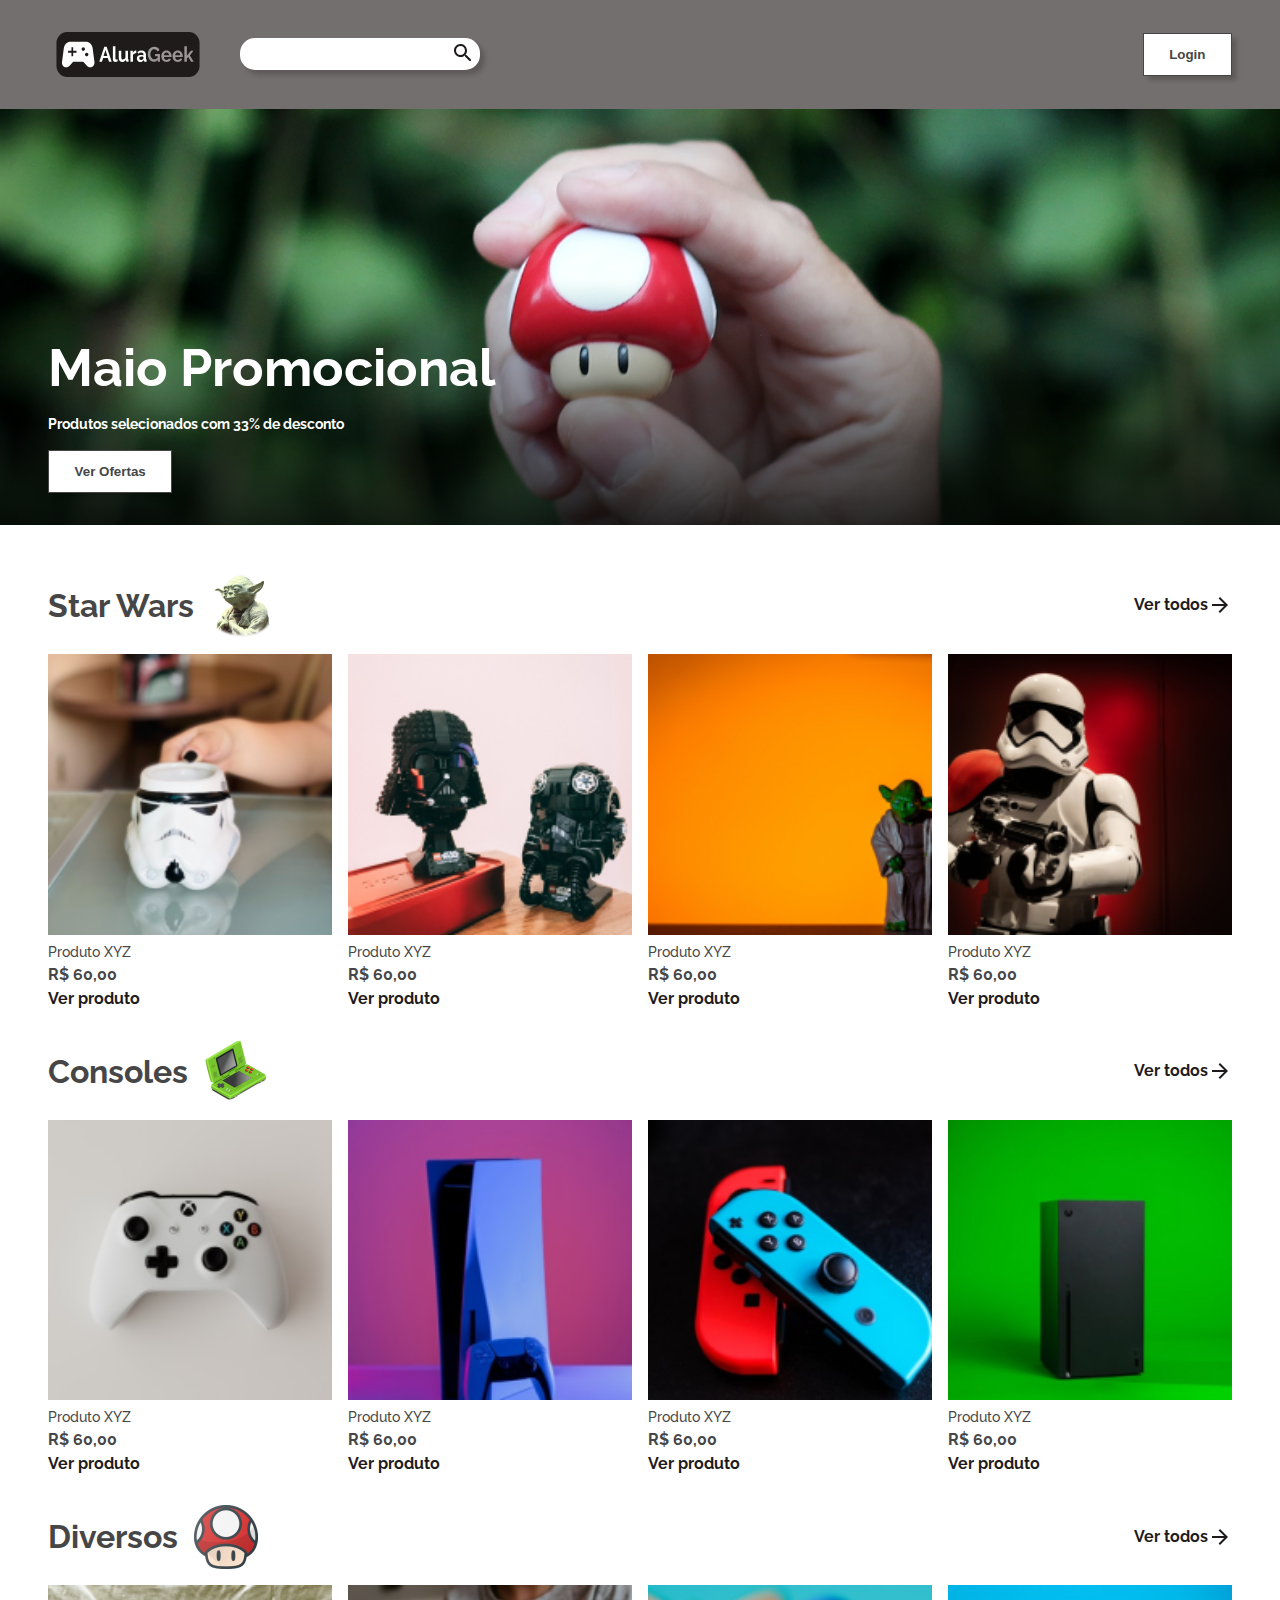
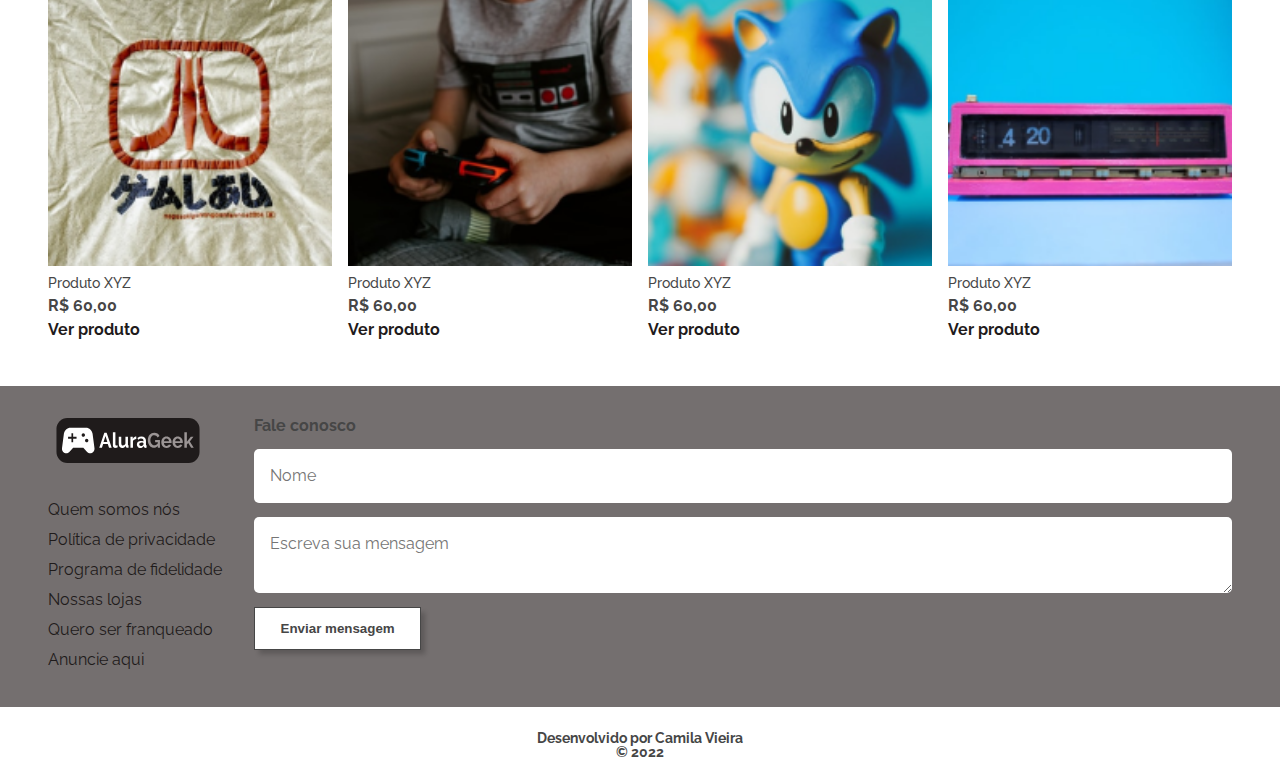
==== commit a776dd84: "Fixing bug III" ====
--- a/index.html
+++ b/index.html
@@ -46,7 +46,7 @@
             <button class="botao botao-secundario banner_botao">Ver Ofertas</button>
     </div>
     <main class="container">
-        <section class="produtos">
+        <section class="produtos galeria">
             <div class="produtos_header">
                 <h2 class="galeria_titulo texto-destaque">Star Wars
                     <i class="galeria_titulo-icone galeria_titulo-icone-sw"></i>
@@ -103,8 +103,8 @@
             </article>
         </section>
 
-        <section class="galeria">
-            <div class="galeria_header">
+        <section class="produtos galeria">
+            <div class="produtos_header">
                 <h2 class="galeria_titulo texto-destaque">Consoles
                     <i class="galeria_titulo-icone galeria_titulo-icone-console"></i>
                 </h2>
@@ -160,8 +160,8 @@
             </article>
         </section>
 
-        <section class="galeria">
-            <div class="galeria_header">
+        <section class="produtos galeria">
+            <div class="produtos_header">
                 <h2 class="galeria_titulo texto-destaque">Diversos
                     <i class="galeria_titulo-icone galeria_titulo-icone-diversos"></i>
                 </h2>
--- a/assets/css/base/base.css
+++ b/assets/css/base/base.css
@@ -1,5 +1,5 @@
-@import url(_reset.css);
-@import url(_variavies.css);
+@import url(reset.css);
+@import url(variavies.css);
 @import url(../componentes/botao.css);
 @import url(../componentes/cabecalho.css);
 @import url(../componentes/logotipo.css);
--- a/assets/css/componentes/galeria-produtos.css
+++ b/assets/css/componentes/galeria-produtos.css
@@ -1,26 +1,7 @@
-.galeria {
-    padding-top: 1rem;
-    padding-bottom: 1rem;
-    width: 100%;
-    box-sizing: border-box;
-    display: grid;
-    grid-template-columns: 1fr 1fr;
-    gap: 1rem;
-}
 .galeria article:nth-last-child(-n+2) {
     display: none;
 }
-@media screen and (min-width: 700px) {
-    .galeria {
-        display: grid;
-        grid-template-columns: repeat(4, 1fr);
-    }
-}
 @media screen and (min-width: 1366px) {
-    .galeria {
-        display: grid;
-        grid-template-columns: repeat(6, 1fr);
-    }
     .galeria article:nth-last-child(-n+2) {
         display: block;
     }
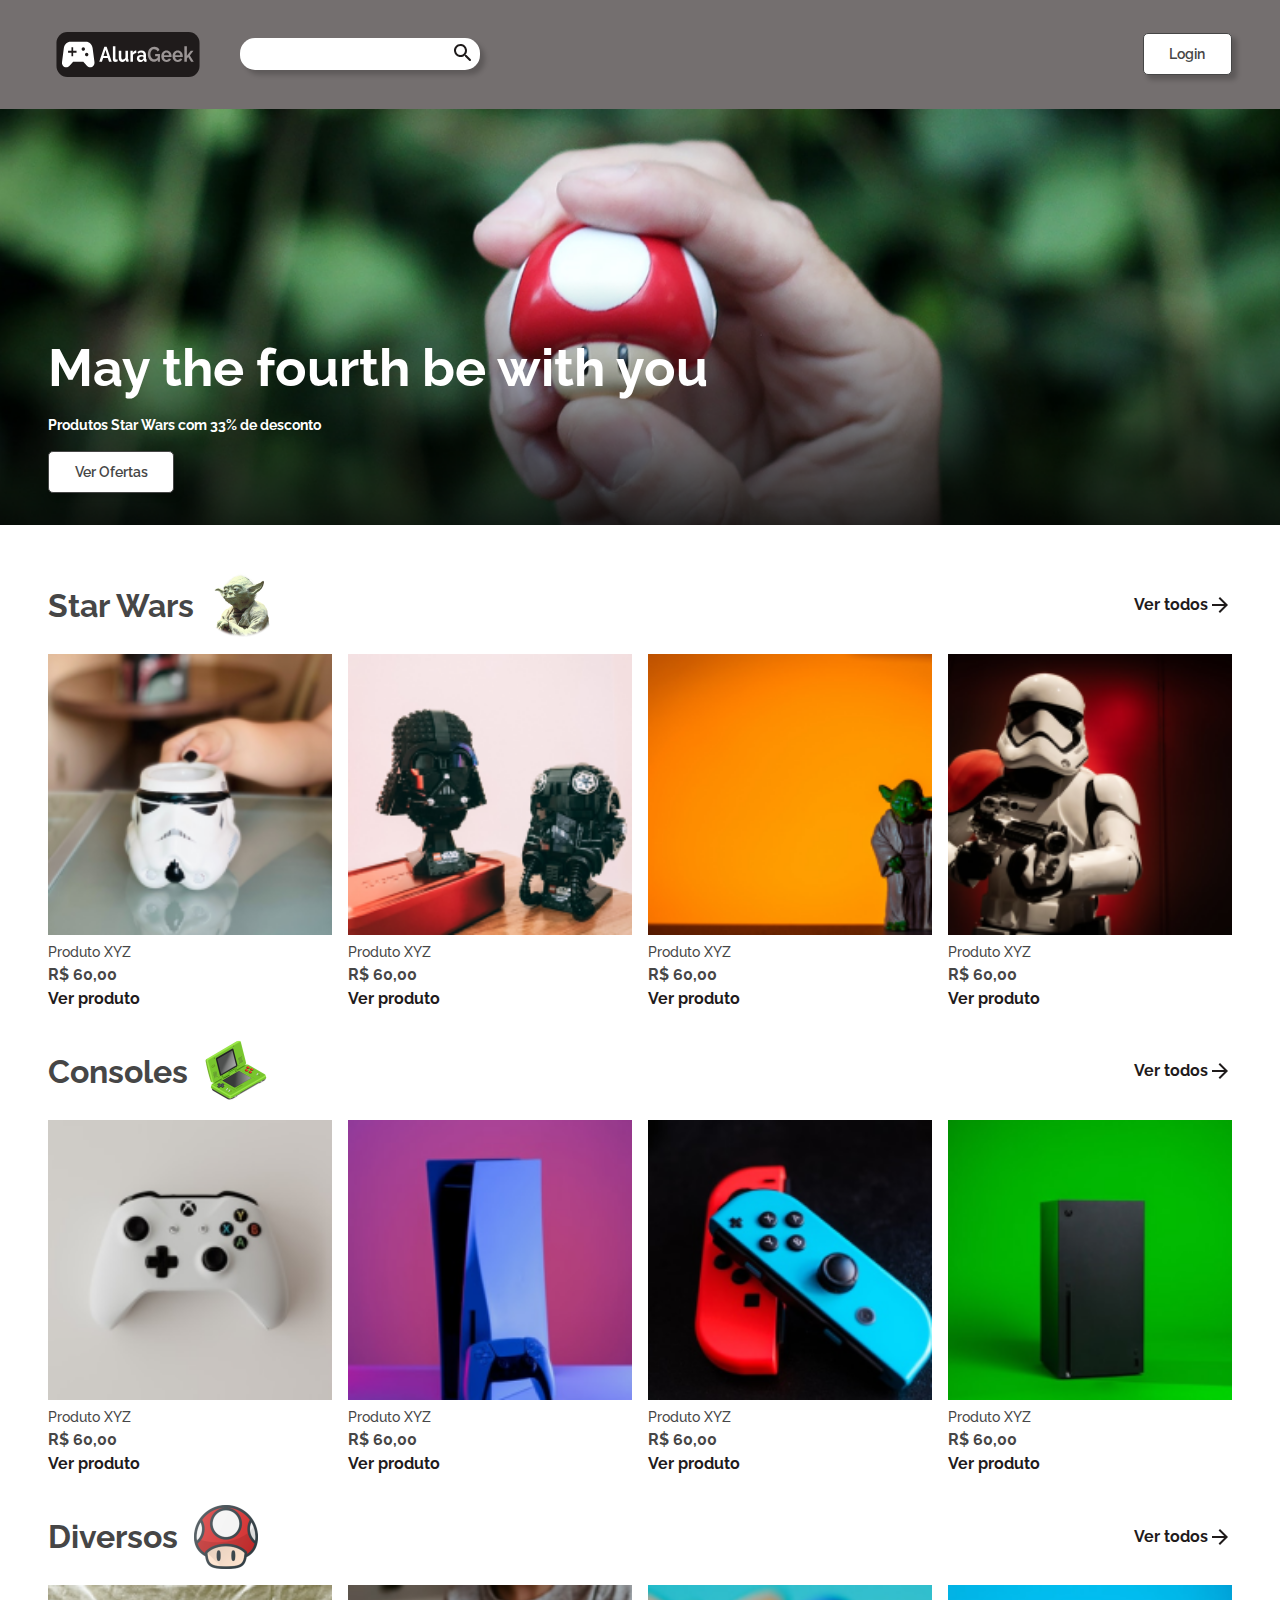
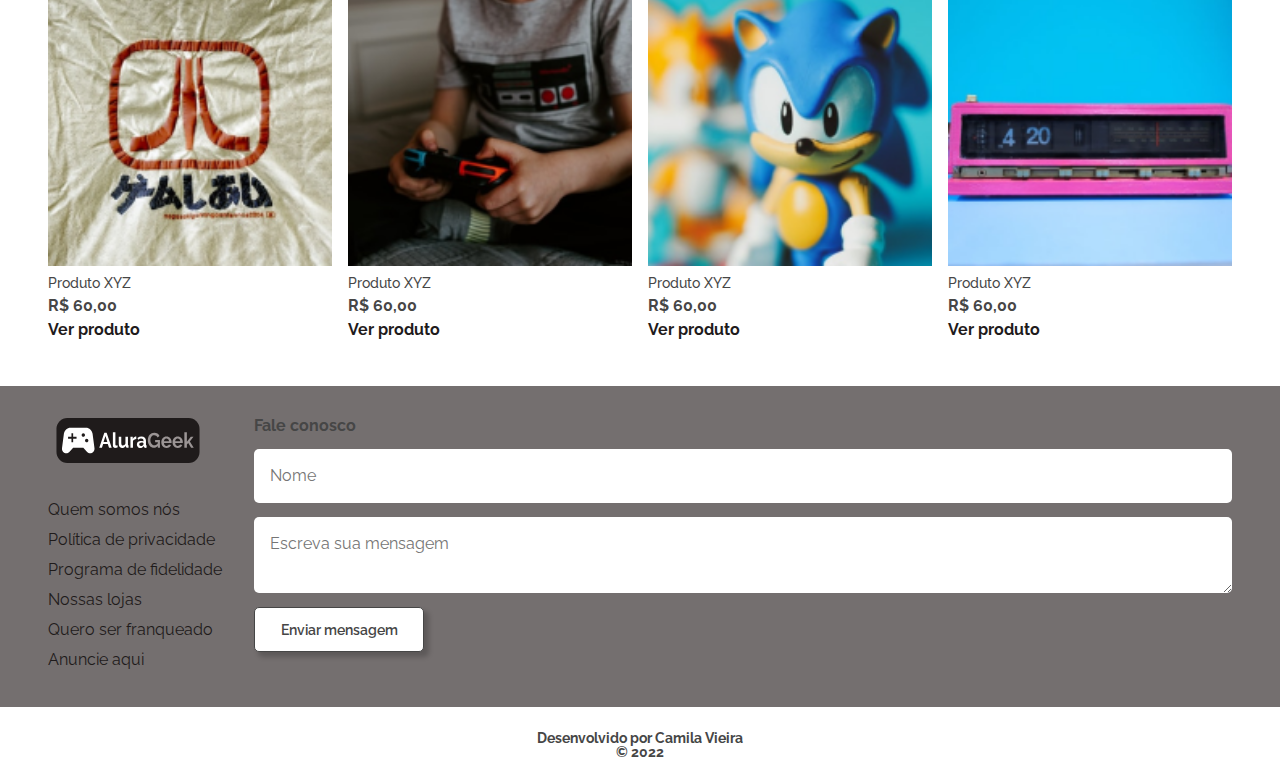
==== commit 78e48abe: "Ação nos botões" ====
--- a/index.html
+++ b/index.html
@@ -29,7 +29,7 @@
             </div>
             <!--desktop-->
         </div>
-        <button class="botao botao-secundario" id="cabecalho_botao-login">Login</button>
+        <a href="login.html" class="botao botao-secundario" id="cabecalho_botao-login">Login</a>
         <!--MOBILE-->
         <div class="pesquisa cabecalho_pesquisa">
             <input class="cabecalho_pesquisa-campo" id="pesquisa">
@@ -41,14 +41,14 @@
         <script src="assets/js/cabecalho-pesquisa.js"></script>
     </header>
     <div class="container banner">
-        <h2 class="banner_titulo texto-destaque">Maio Promocional</h1>
-            <p class="banner_descricao texto-destaque">Produtos selecionados com 33% de desconto</p>
-            <button class="botao botao-secundario banner_botao">Ver Ofertas</button>
+        <h2 class="banner_titulo texto-destaque">May the fourth be with you</h1>
+            <p class="banner_descricao texto-destaque">Produtos Star Wars com 33% de desconto</p>
+            <a href="#starWars" class="botao botao-secundario banner_botao">Ver Ofertas</a>
     </div>
     <main class="container">
         <section class="produtos galeria">
             <div class="produtos_header">
-                <h2 class="galeria_titulo texto-destaque">Star Wars
+                <h2 id="starWars" class="galeria_titulo texto-destaque">Star Wars
                     <i class="galeria_titulo-icone galeria_titulo-icone-sw"></i>
                 </h2>
                 <a href="#" class="galeria_header-link">Ver todos<i></i></a>
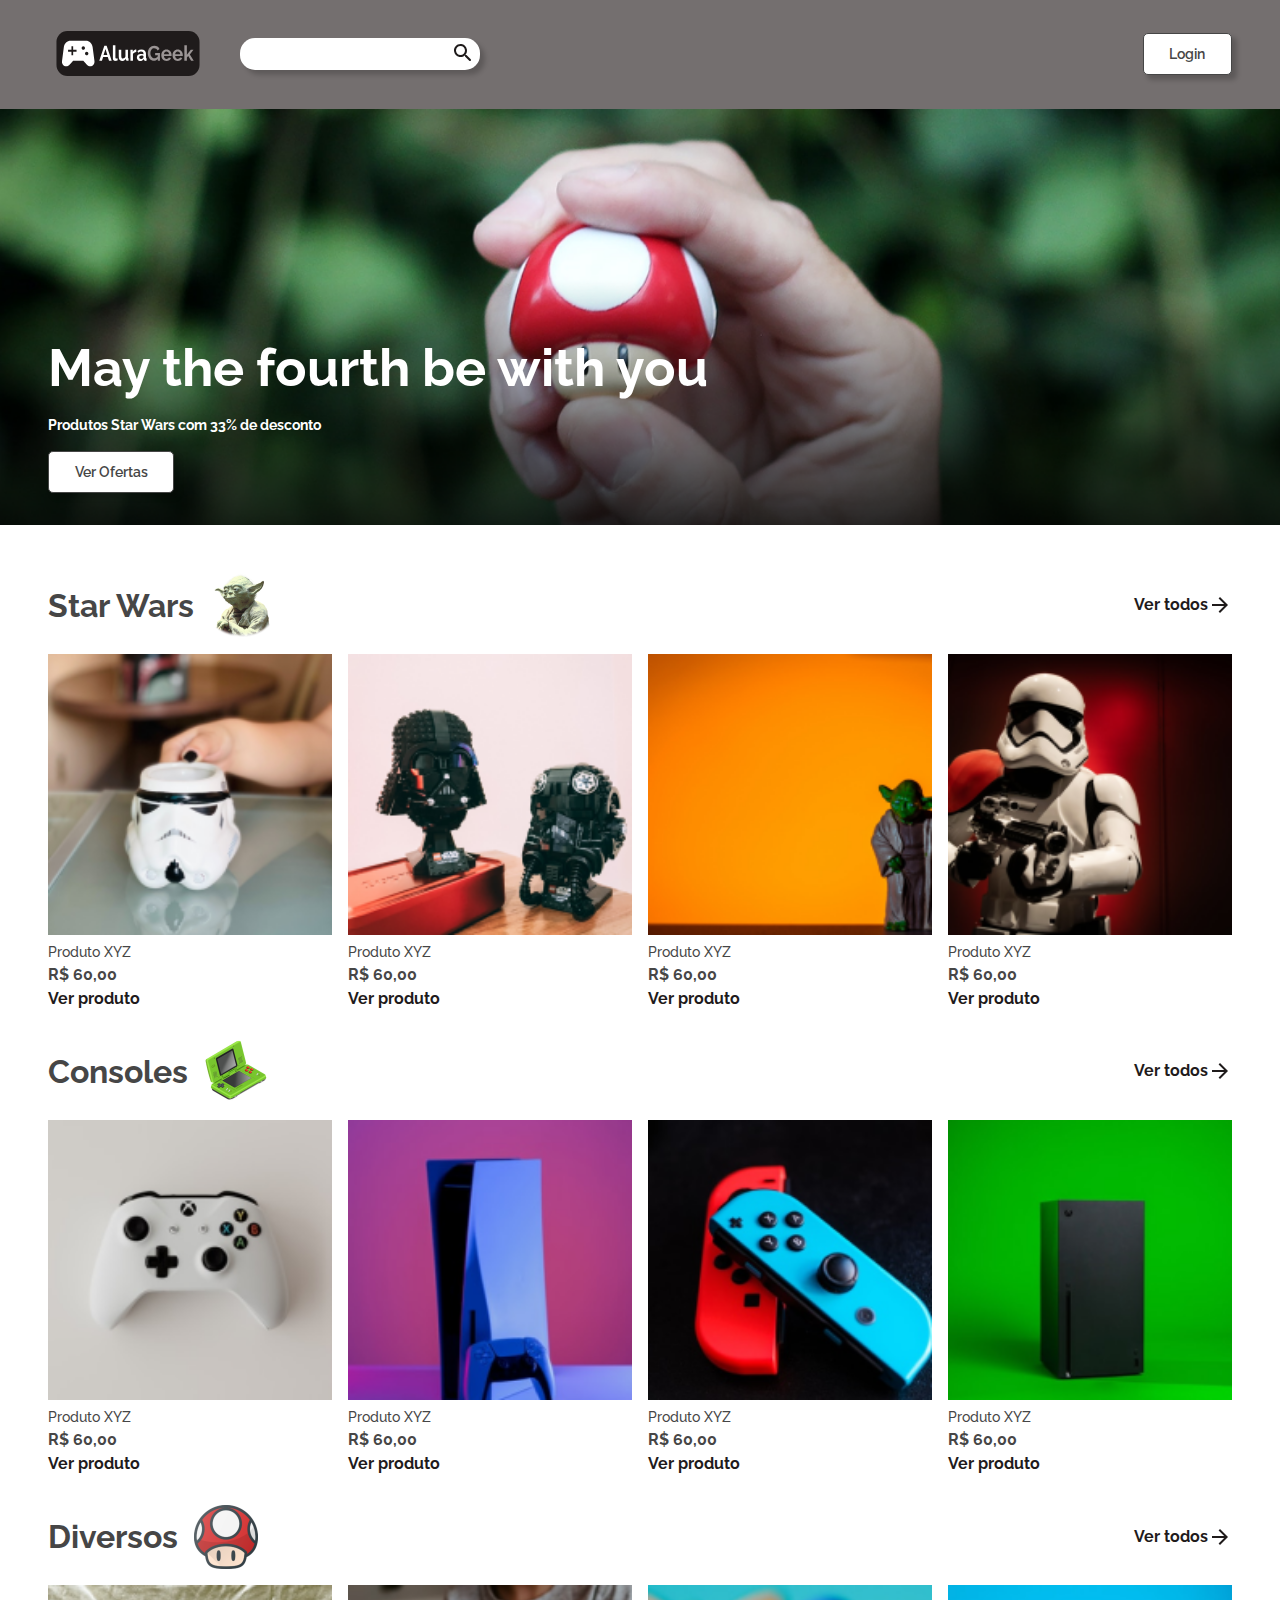
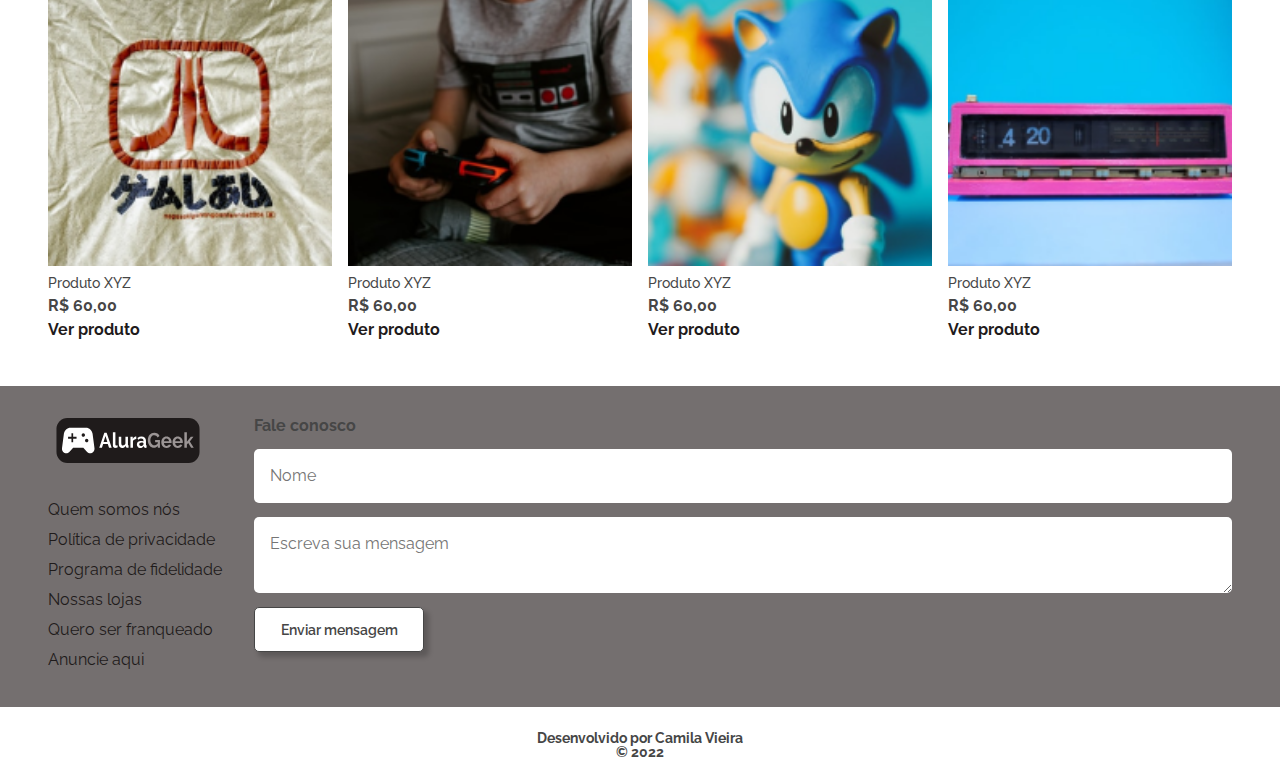
==== commit fa50be09: "Validação de formulários" ====
--- a/index.html
+++ b/index.html
@@ -18,7 +18,7 @@
 <body>
     <header class="cabecalho container">
         <div>
-            <img src="assets/img/logotipo/logo.svg" alt="Logotipo da Alura Geek Store" class="logotipo">
+            <a href="./index.html"><img src="assets/img/logotipo/logo.svg" alt="Logotipo da Alura Geek Store" class="logotipo"></a>
             <!--DESKTOP-->
             <div class="pesquisa cabecalho_pesquisa-desktop">
                 <input class="cabecalho_pesquisa-campo-desktop" id="pesquisa-desktop">
@@ -233,10 +233,10 @@
             <form class="rodape_contato">
                 <label class="rodape_contato-item contato_titulo-destaque">Fale conosco</label>
                 <input class="rodape_contato-item rodape_contato-input entrada-texto" type="text" placeholder="Nome"
-                    aria-label="Nome">
-                <textarea class="rodape_contato-item rodape_contato-input entrada-texto" placeholder="Escreva sua mensagem"
-                    aria-label="Escreva sua mensagem"></textarea>
-                <button class="rodape_contato-botao rodape_contato-item botao botao-secundario">Enviar mensagem</button>
+                    aria-label="Nome" maxlength="100" required>
+                <textarea class="rodape_contato-item rodape_contato-input entrada-texto"
+                    placeholder="Escreva sua mensagem" aria-label="Escreva sua mensagem" required></textarea>
+                <input class="rodape_contato-botao rodape_contato-item botao botao-secundario" type="submit" value="Enviar mensagem">
             </form>
         </section>
         <section class="rodape_creditos texto-destaque">
